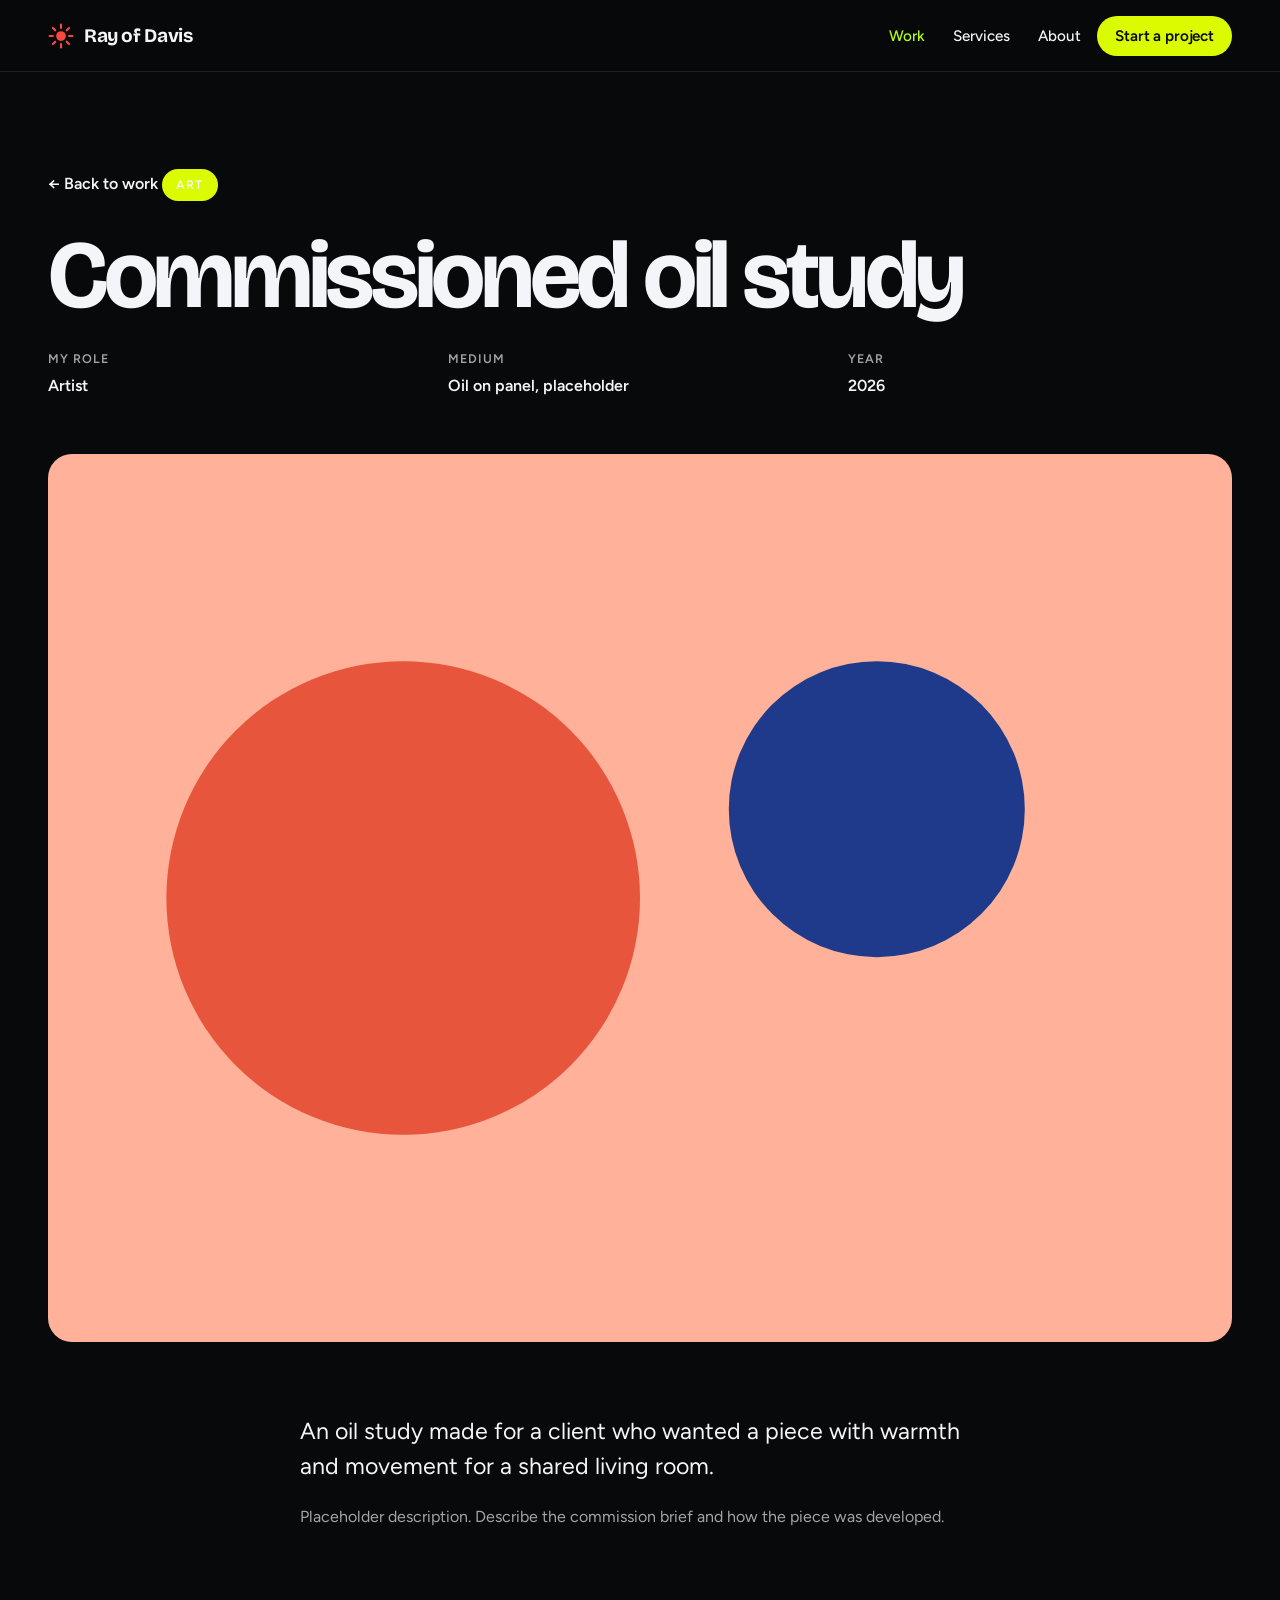
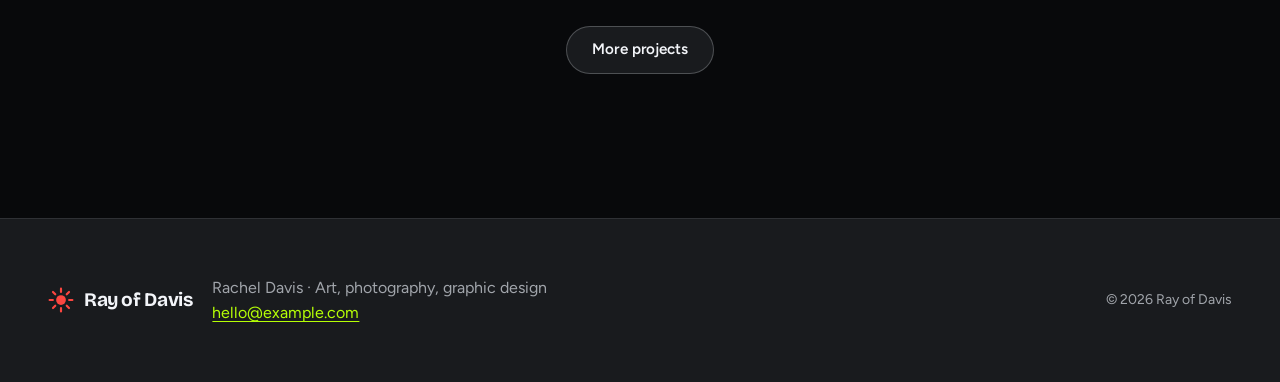
==== project-commission-oil.html @ 6fa848b3 "Update the site from Ploof Studio" ====
<!doctype html>
<html lang="en">
<head>
<meta charset="utf-8">
<meta name="viewport" content="width=device-width, initial-scale=1">
<script>document.documentElement.classList.add("js")</script>
<title>Commissioned oil study · Ray of Davis</title>
<meta name="description" content="A commissioned oil study by Rachel Davis.">
<link rel="icon" href="favicon.svg" type="image/svg+xml">
<link rel="preconnect" href="https://fonts.googleapis.com">
<link rel="preconnect" href="https://fonts.gstatic.com" crossorigin>
<link href="https://fonts.googleapis.com/css2?family=Bricolage+Grotesque:opsz,wght@12..96,600..800&family=Figtree:wght@400..700&display=swap" rel="stylesheet">
<link rel="stylesheet" href="styles.css">
<script src="script.js" defer></script>
</head>
<body>
<a class="skip-link" href="#main">Skip to content</a>

<header class="site-header" data-header>
  <div class="container header-row">
    <a class="brand" href="index.html" aria-label="Ray of Davis home">
      <svg class="brand-ray" viewBox="0 0 24 24" aria-hidden="true" focusable="false"><circle cx="12" cy="12" r="4.5" fill="currentColor"/><path d="M12 1.5v3M12 19.5v3M1.5 12h3M19.5 12h3M4.6 4.6l2.1 2.1M17.3 17.3l2.1 2.1M4.6 19.4l2.1-2.1M17.3 6.7l2.1-2.1" stroke="currentColor" stroke-width="2" stroke-linecap="round"/></svg>
      <span>Ray of Davis</span>
    </a>
    <nav class="site-nav" id="site-nav" aria-label="Main">
      <ul>
        <li><a href="work.html" aria-current="page">Work</a></li>
        <li><a href="index.html#services">Services</a></li>
        <li><a href="index.html#about">About</a></li>
      </ul>
    </nav>
    <a class="button button-primary header-cta" href="index.html#contact">Start a project</a>
    <button class="menu-toggle" type="button" aria-expanded="false" aria-controls="site-nav" aria-label="Open menu">
      <svg class="icon-open" viewBox="0 0 24 24" aria-hidden="true" focusable="false" fill="none" stroke="currentColor" stroke-width="2" stroke-linecap="round"><path d="M4 7h16M4 12h16M4 17h16"/></svg>
      <svg class="icon-close" viewBox="0 0 24 24" aria-hidden="true" focusable="false" fill="none" stroke="currentColor" stroke-width="2" stroke-linecap="round"><path d="M6 6l12 12M18 6L6 18"/></svg>
    </button>
  </div>
</header>

<main id="main">
  <article class="project">
    <div class="container project-head">
      <a class="back-link" href="work.html">← Back to work</a>
      <p class="eyebrow">Art</p>
      <h1 class="page-title">Commissioned oil study</h1>
      <dl class="project-facts">
        <div><dt>My role</dt><dd>Artist</dd></div>
        <div><dt>Medium</dt><dd>Oil on panel, placeholder</dd></div>
        <div><dt>Year</dt><dd>2026</dd></div>
      </dl>
    </div>
    <div class="container">
      <figure class="project-lead frame" style="--ratio: 4 / 3">
        <svg class="art" viewBox="0 0 400 300" preserveAspectRatio="xMidYMid slice" aria-hidden="true" focusable="false"><rect width="400" height="300" fill="#ffb199"/><circle cx="120" cy="150" r="80" fill="#e8553d"/><circle cx="280" cy="120" r="50" fill="#1f3a8a"/></svg>
      </figure>
    </div>
    <div class="container narrow">
      <p class="lead-copy">An oil study made for a client who wanted a piece with warmth and movement for a shared living room.</p>
      <p>Placeholder description. Describe the commission brief and how the piece was developed.</p>
    </div>
    <div class="container project-next"><a class="button button-secondary" href="work.html">More projects</a></div>
  </article>
</main>

<footer class="site-footer">
  <div class="container footer-row">
    <a class="brand" href="index.html">
      <svg class="brand-ray" viewBox="0 0 24 24" aria-hidden="true" focusable="false"><circle cx="12" cy="12" r="4.5" fill="currentColor"/><path d="M12 1.5v3M12 19.5v3M1.5 12h3M19.5 12h3M4.6 4.6l2.1 2.1M17.3 17.3l2.1 2.1M4.6 19.4l2.1-2.1M17.3 6.7l2.1-2.1" stroke="currentColor" stroke-width="2" stroke-linecap="round"/></svg>
      <span>Ray of Davis</span>
    </a>
    <p>Rachel Davis · Art, photography, graphic design<br><a href="mailto:hello@example.com">hello@example.com</a></p>
    <p class="small">© 2026 Ray of Davis</p>
  </div>
</footer>
</body>
</html>
---- styles.css ----
/* Direction: modern athletic studio. Type: Bricolage Grotesque display, Figtree text. Palette: crisp white, graphite ink, electric lime accent. Signature: soft rounded frames, a single lime rule under headings, and a ray mark beside the wordmark. Motion: gentle rises on scroll and a quiet hover lift. */

:root {
  --color-bg: oklch(0.14 0.005 260);
  --color-bg-sunken: oklch(0.19 0.006 260);
  --color-bg-surface: oklch(0.22 0.007 260);
  --color-text-primary: oklch(0.97 0.005 260);
  --color-text-secondary: oklch(0.72 0.01 260);
  --color-text-on-accent: oklch(0.14 0.005 260);
  --color-border: oklch(0.97 0.005 260 / 0.1);
  --color-border-strong: oklch(0.97 0.005 260 / 0.24);
  --color-accent-solid: oklch(0.93 0.27 118);
  --color-accent-solid-hover: oklch(0.88 0.28 118);
  --color-accent-text: oklch(0.92 0.24 128);
  --color-focus-ring: oklch(0.92 0.24 128);
  --color-hot: oklch(0.66 0.22 27);
  --color-cobalt: oklch(0.55 0.2 262);

  --font-display: "Bricolage Grotesque", system-ui, -apple-system, "Segoe UI", sans-serif;
  --font-text: "Figtree", system-ui, -apple-system, "Segoe UI", sans-serif;

  --radius-md: 24px;
  --radius-button: 999px;
  --gutter: clamp(20px, 5vw, 48px);
  --content-width: 1200px;
  --header-height: 72px;

  --shadow-soft: 0 1px 2px oklch(0 0 0 / 0.3), 0 16px 40px -16px oklch(0 0 0 / 0.6);

  --ease-out: cubic-bezier(0.23, 1, 0.32, 1);
  --ease-drawer: cubic-bezier(0.32, 0.72, 0, 1);

  --space-section: clamp(80px, 12vw, 144px);
  color-scheme: light;
}

*, *::before, *::after { box-sizing: border-box; }
html { -webkit-font-smoothing: antialiased; -moz-osx-font-smoothing: grayscale; scroll-behavior: smooth; }
body {
  margin: 0;
  font-family: var(--font-text);
  font-size: 1rem;
  line-height: 1.6;
  color: var(--color-text-primary);
  background: var(--color-bg);
}
img, svg { display: block; max-width: 100%; }
img { height: auto; outline: 1px solid oklch(0 0 0 / 0.06); outline-offset: -1px; }
h1, h2, h3 { font-family: var(--font-display); margin: 0; font-weight: 700; letter-spacing: -0.03em; text-wrap: balance; }
p { margin: 0; text-wrap: pretty; }
ul { margin: 0; padding: 0; }
a { color: var(--color-accent-text); text-underline-offset: 0.2em; text-decoration-thickness: 1px; text-decoration-skip-ink: auto; }
a:hover { color: var(--color-text-primary); }
:focus-visible { outline: 2px solid var(--color-focus-ring); outline-offset: 3px; border-radius: 6px; }

.container { width: min(100% - 2 * var(--gutter), var(--content-width)); margin-inline: auto; }
.narrow { max-width: 680px; }
.visually-hidden { position: absolute; width: 1px; height: 1px; margin: -1px; overflow: hidden; clip-path: inset(50%); white-space: nowrap; border: 0; padding: 0; }
.skip-link { position: absolute; inset-inline-start: -999px; top: 8px; z-index: 100; padding: 10px 16px; background: var(--color-text-primary); color: var(--color-bg); border-radius: 8px; }
.skip-link:focus { inset-inline-start: 16px; }

.eyebrow {
  display: inline-block;
  font-size: 0.78rem;
  font-weight: 600;
  letter-spacing: 0.1em;
  text-transform: uppercase;
  color: var(--color-text-primary);
  background: var(--color-accent-solid);
  padding: 6px 14px;
  border-radius: 999px;
  margin-block-end: 18px;
}
.lead-copy { font-size: clamp(1.2rem, 1rem + 0.6vw, 1.45rem); line-height: 1.5; margin-block-end: 20px; color: var(--color-text-primary); }
.small { font-size: 0.875rem; color: var(--color-text-secondary); }
.section-lead { color: var(--color-text-secondary); margin-block-start: 12px; }

/* Buttons */
.button {
  display: inline-flex;
  align-items: center;
  justify-content: center;
  gap: 8px;
  min-height: 48px;
  max-width: 100%;
  padding: 12px 26px;
  border: 0;
  border-radius: var(--radius-button);
  font: inherit;
  font-weight: 600;
  font-size: 0.95rem;
  line-height: 1.2;
  text-align: center;
  text-decoration: none;
  letter-spacing: -0.01em;
  cursor: pointer;
  transition: transform 160ms var(--ease-out), background-color 150ms ease, color 150ms ease, box-shadow 200ms var(--ease-out);
}
.button:active { transform: scale(0.97); }
.button-primary { background: var(--color-accent-solid); color: var(--color-text-on-accent); }
.button-primary:hover { background: var(--color-accent-solid-hover); color: var(--color-text-on-accent); box-shadow: 0 0 0 6px oklch(0.92 0.24 128 / 0.2), var(--shadow-soft); }
.button-secondary { background: var(--color-bg-surface); color: var(--color-text-primary); box-shadow: inset 0 0 0 1px var(--color-border-strong); }
.button-secondary:hover { background: var(--color-text-primary); color: var(--color-bg); }
.button[type="submit"] { width: 100%; }
@media (min-width: 40rem) { .button[type="submit"] { width: auto; } }

/* Header */
.site-header { position: sticky; top: 0; z-index: 50; }
.site-header::before {
  content: "";
  position: absolute;
  inset: 0;
  z-index: -1;
  background: color-mix(in oklch, var(--color-bg) 86%, transparent);
  backdrop-filter: blur(20px) saturate(180%);
  border-bottom: 1px solid var(--color-border);
}
@media (prefers-reduced-transparency: reduce) { .site-header::before { background: var(--color-bg); backdrop-filter: none; } }
.header-row { display: flex; align-items: center; gap: 16px; min-height: var(--header-height); }
.brand { display: inline-flex; align-items: center; gap: 10px; margin-inline-end: auto; color: var(--color-text-primary); text-decoration: none; font-family: var(--font-display); font-weight: 700; font-size: 1.2rem; letter-spacing: -0.02em; }
.brand-ray { width: 26px; height: 26px; color: var(--color-hot); flex: none; }
.brand-ray circle { fill: var(--color-hot); }
.brand-ray path { stroke: var(--color-hot); }
.header-cta { display: none; min-height: 40px; padding: 8px 18px; }
.menu-toggle { display: none; min-width: 44px; min-height: 44px; place-items: center; background: none; border: 0; color: var(--color-text-primary); cursor: pointer; padding: 0; grid-template: 1fr / 1fr; }
.menu-toggle svg { grid-area: 1 / 1; width: 24px; height: 24px; transition: opacity 300ms cubic-bezier(0.2, 0, 0, 1), transform 300ms cubic-bezier(0.2, 0, 0, 1), filter 300ms cubic-bezier(0.2, 0, 0, 1); }
.menu-toggle .icon-close, .menu-toggle[aria-expanded="true"] .icon-open { opacity: 0; transform: scale(0.25); filter: blur(4px); }
.menu-toggle[aria-expanded="true"] .icon-close { opacity: 1; transform: none; filter: none; }
.site-nav ul { list-style: none; display: flex; gap: 28px; }
.site-nav a { color: var(--color-text-primary); text-decoration: none; font-weight: 500; display: inline-flex; align-items: center; min-height: 44px; }
.site-nav a[aria-current="page"] { color: var(--color-accent-text); font-weight: 600; }

html.js .menu-toggle { display: inline-grid; }
html.js .site-nav { display: none; position: fixed; inset: var(--header-height) 0 0; z-index: 49; padding: 24px var(--gutter); background: var(--color-bg); overflow-y: auto; }
html.js .site-nav[data-open="true"] { display: block; opacity: 1; translate: 0 0; transition: opacity 300ms var(--ease-drawer), translate 300ms var(--ease-drawer), display 300ms allow-discrete; }
@starting-style { html.js .site-nav[data-open="true"] { opacity: 0; translate: 0 -8px; } }
html.js .site-nav ul { flex-direction: column; }
html.js .site-nav a { min-height: 56px; font-size: 1.5rem; font-family: var(--font-display); font-weight: 600; }
body:has(.site-nav[data-open="true"]) { overflow: hidden; }
@media (min-width: 52rem) {
  .header-cta { display: inline-flex; }
  html.js .menu-toggle { display: none; }
  html.js .site-nav { display: block; position: static; padding: 0; background: none; overflow: visible; }
  html.js .site-nav ul { flex-direction: row; gap: 28px; }
  html.js .site-nav a { min-height: 44px; font-size: 0.95rem; font-family: var(--font-text); font-weight: 500; }
}


/* Sections */
.section { padding-block: var(--space-section); }
.section-tight { padding-block-start: 0; }
.section-tint { background: var(--color-bg-sunken); }
.section-head { text-align: center; max-width: 640px; margin: 0 auto clamp(40px, 6vw, 64px); }
.section-head h2 { font-size: clamp(2.2rem, 1.4rem + 3.6vw, 4.25rem); line-height: 0.98; letter-spacing: -0.04em; text-transform: uppercase; font-weight: 800; }
.section-head h2::after {
  content: "";
  display: block;
  width: 56px;
  height: 6px;
  margin: 18px auto 0;
  background: var(--color-accent-solid);
  border-radius: 999px;
}
.center-cta { text-align: center; margin-block-start: 48px; }

/* Hero */
.hero { padding-block: clamp(64px, 10vw, 120px) 0; }
.hero-full { position: relative; min-height: min(88svh, 860px); display: grid; align-items: end; padding-block: clamp(120px, 18vw, 200px) clamp(64px, 9vw, 110px); overflow: clip; isolation: isolate; }
.hero-bg { position: absolute; inset: 0; width: 100%; height: 100%; object-fit: cover; object-position: 50% 30%; z-index: -2; }
.hero-scrim { position: absolute; inset: 0; z-index: -1; background: linear-gradient(to top, var(--color-bg) 8%, oklch(0.14 0.005 260 / 0.55) 55%, oklch(0.14 0.005 260 / 0.25)); }
.hero-full .hero-stack { justify-items: center; }
.hero-full .hero-title { text-shadow: 0 2px 24px oklch(0 0 0 / 0.35); }
.hero-stack { display: grid; justify-items: center; text-align: center; gap: 0; }
.hero-title {
  font-size: clamp(3rem, 0.8rem + 9vw, 9rem);
  line-height: 0.9;
  letter-spacing: -0.05em;
  max-width: 12ch;
  margin-block-end: 28px;
  font-weight: 800;
  text-transform: uppercase;
}
.hero-hot { color: var(--color-hot); }
.hero-lead { max-width: 52ch; font-size: clamp(1.05rem, 1rem + 0.3vw, 1.2rem); color: var(--color-text-secondary); margin-block-end: 36px; }
.hero-actions { display: flex; flex-wrap: wrap; justify-content: center; gap: 12px; }
.hero-media {
  margin-block: clamp(56px, 7vw, 96px) 0;
  position: relative;
  z-index: 1;
  border-radius: var(--radius-md);
  box-shadow: var(--shadow-soft);
}

/* Frames and art */
.frame { position: relative; display: block; aspect-ratio: var(--ratio, 4 / 3); overflow: clip; border-radius: var(--radius-md); background: var(--color-bg-sunken); margin: 0; }
.frame img, .frame .art { position: absolute; inset: 0; width: 100%; height: 100%; object-fit: cover; }
.art { width: 100%; height: 100%; }
.frame-note {
  position: absolute;
  inset-inline-start: 12px;
  inset-block-end: 12px;
  padding: 6px 12px;
  background: oklch(1 0 0 / 0.92);
  color: var(--color-text-primary);
  border-radius: 999px;
  font-size: 0.78rem;
  font-weight: 600;
}

/* Project grid */
.project-grid { list-style: none; display: grid; gap: clamp(32px, 4vw, 48px); grid-template-columns: repeat(auto-fit, minmax(min(100%, 340px), 1fr)); }
.project-grid .frame { aspect-ratio: 3 / 4; }
.project-card { display: block; text-decoration: none; color: inherit; }
.project-card .frame { transition: transform 400ms var(--ease-out), box-shadow 400ms var(--ease-out); }
.project-card .frame img, .project-card .frame .art { transition: scale 600ms var(--ease-out); }
@media (hover: hover) and (pointer: fine) {
  .project-card:hover .frame { transform: translateY(-4px); box-shadow: var(--shadow-soft); }
  .project-card:hover .frame img, .project-card:hover .frame .art { scale: 1.04; }
  .project-card:hover .project-title { color: var(--color-accent-text); }
}
.project-meta { display: grid; gap: 8px; margin-block-start: 18px; }
.project-title { font-family: var(--font-display); font-size: 1.35rem; font-weight: 600; line-height: 1.15; letter-spacing: -0.02em; }
.tag {
  justify-self: start;
  display: inline-flex;
  align-items: center;
  min-height: 26px;
  padding: 3px 11px;
  background: var(--color-bg-sunken);
  color: var(--color-text-secondary);
  border-radius: 999px;
  font-size: 0.75rem;
  font-weight: 600;
  white-space: nowrap;
}

/* Services */
.service-grid { list-style: none; display: grid; gap: 20px; grid-template-columns: repeat(auto-fit, minmax(min(100%, 280px), 1fr)); }
.service { background: var(--color-bg-surface); border-radius: var(--radius-md); padding: clamp(28px, 3vw, 40px); box-shadow: var(--shadow-soft); }
.service h3 { font-size: 1.4rem; line-height: 1.15; margin-block-end: 12px; font-weight: 600; letter-spacing: -0.02em; }
.service p { color: var(--color-text-secondary); }

/* About */
.about-grid { display: grid; gap: 48px; align-items: center; }
.about-text h2 { font-size: clamp(2rem, 1.4rem + 2.4vw, 3.1rem); line-height: 1.08; letter-spacing: -0.03em; margin-block-end: 24px; }
.about-text p { color: var(--color-text-secondary); margin-block-end: 16px; }
.about-text .button { margin-block-start: 12px; }
@media (min-width: 52rem) { .about-grid { grid-template-columns: minmax(0, 1fr) minmax(0, 1fr); gap: 72px; } }

/* Headshot in About, portrait crop kept centred on the face */
.about-media img { object-position: 50% 30%; }

/* Contact form */
.contact-wrap { max-width: 720px; }
.form { display: grid; gap: 22px; background: var(--color-bg-surface); padding: clamp(24px, 4vw, 44px); border-radius: var(--radius-md); box-shadow: var(--shadow-soft); }
.field { display: grid; gap: 8px; }
.field-row { display: grid; gap: 22px; }
@media (min-width: 40rem) { .field-row { grid-template-columns: 1fr 1fr; } }
label { font-weight: 600; font-size: 0.95rem; }
.optional { font-weight: 400; color: var(--color-text-secondary); }
input, select, textarea {
  width: 100%;
  min-height: 48px;
  padding: 12px 16px;
  font: inherit;
  font-size: 1rem;
  color: var(--color-text-primary);
  background: var(--color-bg);
  border: 1px solid var(--color-border-strong);
  border-radius: 14px;
  transition: border-color 150ms ease, box-shadow 150ms ease;
}
input:focus, select:focus, textarea:focus { border-color: var(--color-accent-text); box-shadow: 0 0 0 4px oklch(0.9 0.24 128 / 0.35); outline: none; }
textarea { resize: vertical; min-height: 130px; }
input[aria-invalid="true"], select[aria-invalid="true"], textarea[aria-invalid="true"] { border-color: oklch(0.55 0.2 25); }
.field-error { color: oklch(0.5 0.2 25); font-size: 0.875rem; }
.form-status { color: var(--color-accent-text); font-weight: 600; min-height: 1.5em; }

/* Mobile sticky action bar */
.mobile-cta { display: none; }
@media (max-width: 51.99rem) {
  .mobile-cta {
    position: fixed;
    inset-inline: 0;
    inset-block-end: 0;
    z-index: 40;
    display: grid;
    grid-template-columns: 1fr 1fr;
    gap: 8px;
    padding: 10px var(--gutter) calc(10px + env(safe-area-inset-bottom));
    background: color-mix(in oklch, var(--color-bg) 90%, transparent);
    backdrop-filter: blur(16px) saturate(170%);
    border-top: 1px solid var(--color-border);
  }
  .mobile-cta .button { min-height: 50px; padding-inline: 12px; font-size: 0.875rem; }
  body { padding-block-end: 84px; }
  .hero-title { font-size: clamp(2.5rem, 1rem + 10vw, 4rem); }
  .project-grid { gap: 28px; }
}
@media (prefers-reduced-transparency: reduce) { .mobile-cta { background: var(--color-bg); backdrop-filter: none; } }
@media (min-width: 52rem) { .mobile-cta { display: none; } }

/* Footer */
.site-footer { background: var(--color-bg-surface); color: var(--color-text-primary); padding-block: 56px; border-top: 1px solid var(--color-border); }
.site-footer a { color: var(--color-accent-text); }
.site-footer .brand { color: var(--color-text-primary); }
.site-footer .small, .site-footer p { color: var(--color-text-secondary); }
.footer-row { display: grid; gap: 20px; align-items: center; justify-items: start; }
@media (min-width: 52rem) { .footer-row { grid-template-columns: auto 1fr auto; } }

/* Project pages and work filters */
.page-intro { padding-block: clamp(56px, 8vw, 96px) 32px; }
.page-title { font-size: clamp(2.8rem, 1.4rem + 6vw, 6rem); line-height: 0.95; letter-spacing: -0.045em; margin-block-end: 28px; font-weight: 700; }
.filters { display: flex; flex-wrap: wrap; gap: 10px; }
.filter {
  min-height: 44px;
  padding: 8px 18px;
  border: 0;
  border-radius: 999px;
  background: var(--color-bg-surface);
  color: var(--color-text-primary);
  box-shadow: inset 0 0 0 1px var(--color-border-strong);
  font: inherit;
  font-weight: 600;
  cursor: pointer;
  transition: background-color 150ms ease, color 150ms ease;
}
.filter[aria-pressed="true"] { background: var(--color-text-primary); color: var(--color-bg); box-shadow: none; }
.empty-state { text-align: center; color: var(--color-text-secondary); padding-block: 48px; }
.back-link { display: inline-flex; min-height: 44px; align-items: center; color: var(--color-text-primary); font-weight: 600; text-decoration: none; margin-block-end: 24px; }
.project { padding-block: clamp(48px, 7vw, 96px) var(--space-section); }
.project-head { margin-block-end: clamp(32px, 5vw, 56px); }
.project-facts { display: grid; gap: 16px; margin-block-start: 28px; grid-template-columns: repeat(auto-fit, minmax(min(100%, 180px), 1fr)); }
.project-facts dt { font-size: 0.78rem; font-weight: 600; letter-spacing: 0.08em; text-transform: uppercase; color: var(--color-text-secondary); }
.project-facts dd { margin: 4px 0 0; font-weight: 600; }
.project-lead { margin-block-end: clamp(40px, 6vw, 72px); }
.project .narrow { margin-block-end: clamp(48px, 7vw, 80px); }
.project .narrow p:not(.lead-copy) { color: var(--color-text-secondary); }
.gallery { list-style: none; display: grid; gap: 12px; grid-template-columns: repeat(2, minmax(0, 1fr)); }
.gallery li:first-child { grid-column: 1 / -1; }
@media (min-width: 52rem) { .gallery { gap: 24px; } }
.project-next { margin-block-start: clamp(56px, 8vw, 96px); text-align: center; }

/* Reveal on scroll */
html.js [data-reveal] { opacity: 0; translate: 0 24px; transition: opacity 700ms var(--ease-out), translate 700ms var(--ease-out); transition-delay: calc(min(var(--i, 0), 8) * 80ms); }
html.js [data-reveal].is-visible { opacity: 1; translate: 0 0; }

/* Hero entrance */
@media (prefers-reduced-motion: no-preference) {
  .hero-title { animation: line-rise 900ms var(--ease-out) both; }
}
@keyframes line-rise { from { opacity: 0; translate: 0 18px; } to { opacity: 1; translate: 0 0; } }

@media (prefers-reduced-motion: reduce) {
  html { scroll-behavior: auto; }
  html.js [data-reveal] { transition: opacity 200ms ease; translate: none; }
  .button, .project-card .frame, .project-card .frame img, .project-card .frame .art { transition: none; }
  .hero-title { animation: none; }
}
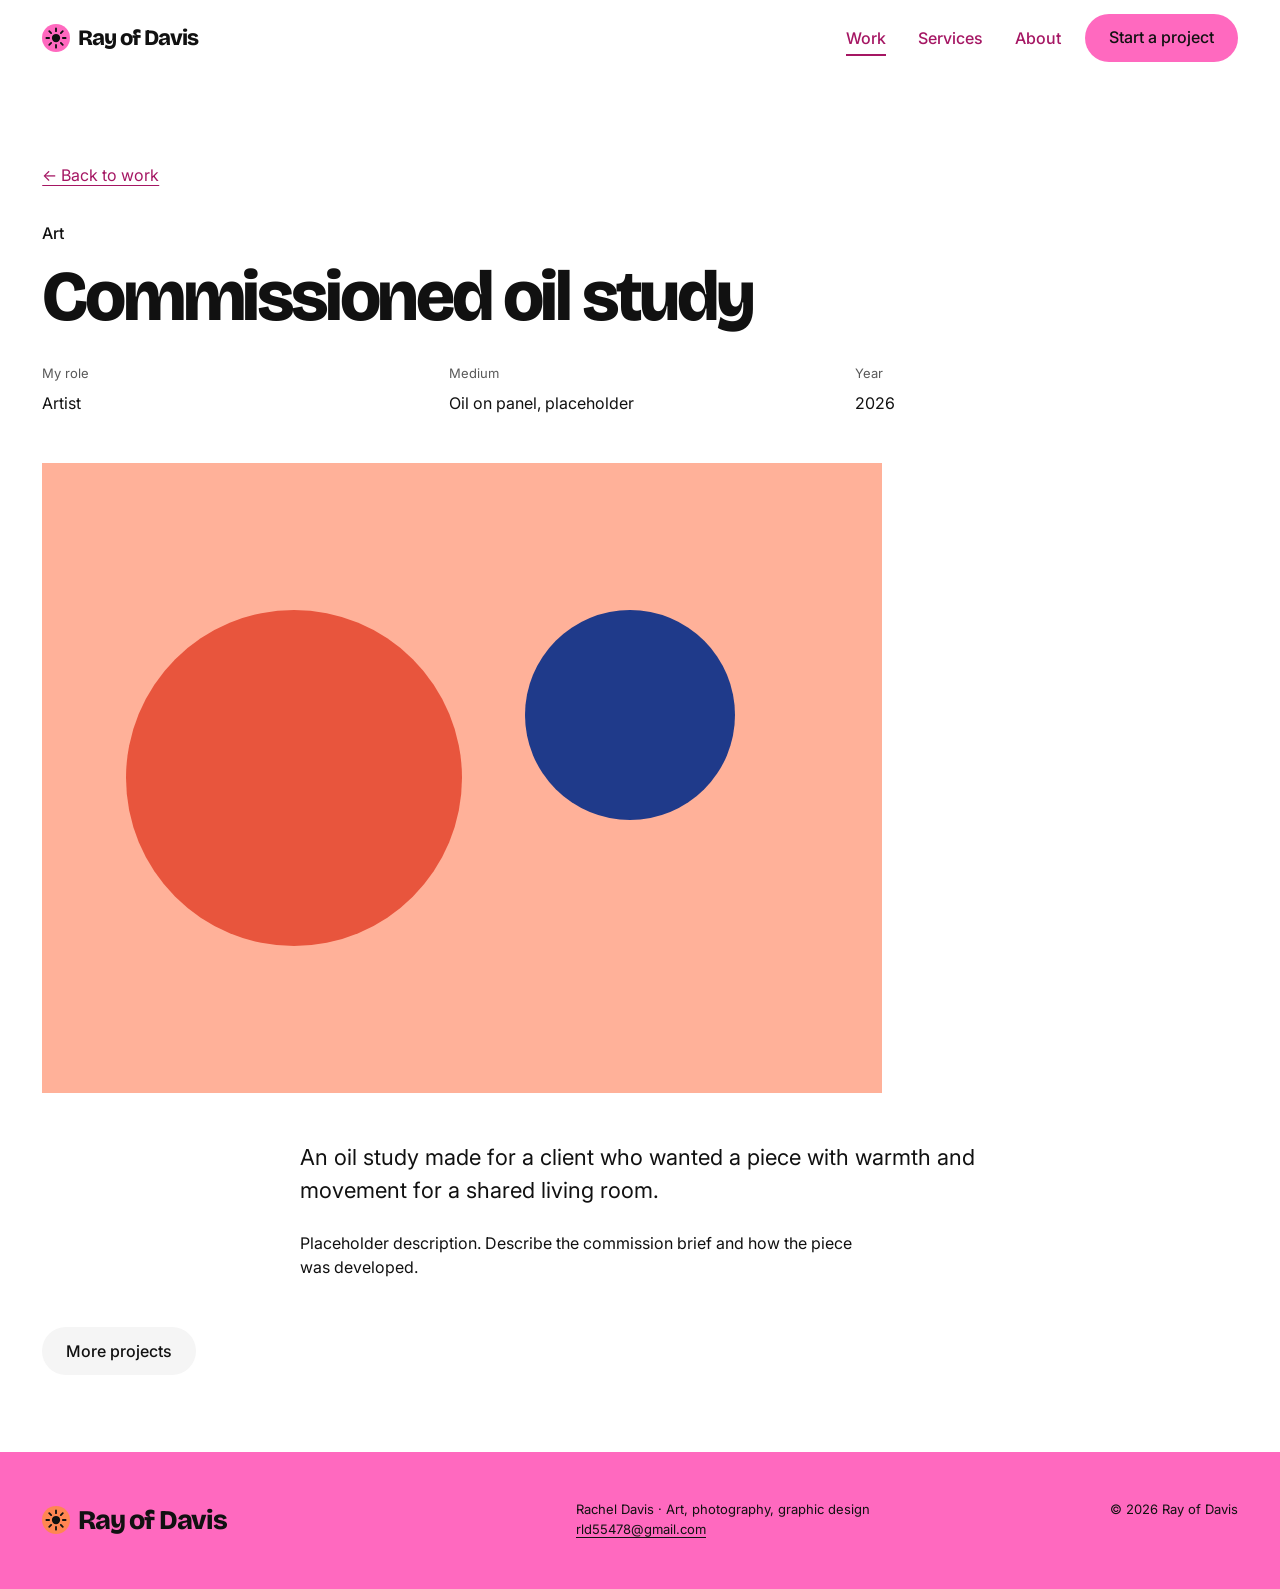
==== commit 5470f73c: "Update the site from Ploof Studio" ====
--- a/project-commission-oil.html
+++ b/project-commission-oil.html
@@ -9,7 +9,7 @@
 <link rel="icon" href="favicon.svg" type="image/svg+xml">
 <link rel="preconnect" href="https://fonts.googleapis.com">
 <link rel="preconnect" href="https://fonts.gstatic.com" crossorigin>
-<link href="https://fonts.googleapis.com/css2?family=Bricolage+Grotesque:opsz,wght@12..96,600..800&family=Figtree:wght@400..700&display=swap" rel="stylesheet">
+<link href="https://fonts.googleapis.com/css2?family=Bricolage+Grotesque:wght@500..800&family=Inter:wght@400;500;600;700&display=swap" rel="stylesheet">
 <link rel="stylesheet" href="styles.css">
 <script src="script.js" defer></script>
 </head>
@@ -68,7 +68,7 @@
       <svg class="brand-ray" viewBox="0 0 24 24" aria-hidden="true" focusable="false"><circle cx="12" cy="12" r="4.5" fill="currentColor"/><path d="M12 1.5v3M12 19.5v3M1.5 12h3M19.5 12h3M4.6 4.6l2.1 2.1M17.3 17.3l2.1 2.1M4.6 19.4l2.1-2.1M17.3 6.7l2.1-2.1" stroke="currentColor" stroke-width="2" stroke-linecap="round"/></svg>
       <span>Ray of Davis</span>
     </a>
-    <p>Rachel Davis · Art, photography, graphic design<br><a href="mailto:hello@example.com">hello@example.com</a></p>
+    <p>Rachel Davis · Art, photography, graphic design<br><a href="mailto:rld55478@gmail.com">rld55478@gmail.com</a></p>
     <p class="small">© 2026 Ray of Davis</p>
   </div>
 </footer>
--- a/styles.css
+++ b/styles.css
@@ -1,359 +1,371 @@
-/* Direction: modern athletic studio. Type: Bricolage Grotesque display, Figtree text. Palette: crisp white, graphite ink, electric lime accent. Signature: soft rounded frames, a single lime rule under headings, and a ray mark beside the wordmark. Motion: gentle rises on scroll and a quiet hover lift. */
+/* Direction: playful independent creative studio, with an image-led cover.
+   Type: chunky Bricolage Grotesque display paired with clear Inter body text.
+   Palette: crisp white, ink, candy pink and tangerine; photographs stay untouched.
+   Signature: pink hero name, rounded display lettering and a giant closing wordmark.
+   Motion: bold photographic wipes, kinetic typography and sweeping service highlights. */
 
 :root {
-  --color-bg: oklch(0.14 0.005 260);
-  --color-bg-sunken: oklch(0.19 0.006 260);
-  --color-bg-surface: oklch(0.22 0.007 260);
-  --color-text-primary: oklch(0.97 0.005 260);
-  --color-text-secondary: oklch(0.72 0.01 260);
-  --color-text-on-accent: oklch(0.14 0.005 260);
-  --color-border: oklch(0.97 0.005 260 / 0.1);
-  --color-border-strong: oklch(0.97 0.005 260 / 0.24);
-  --color-accent-solid: oklch(0.93 0.27 118);
-  --color-accent-solid-hover: oklch(0.88 0.28 118);
-  --color-accent-text: oklch(0.92 0.24 128);
-  --color-focus-ring: oklch(0.92 0.24 128);
-  --color-hot: oklch(0.66 0.22 27);
-  --color-cobalt: oklch(0.55 0.2 262);
-
-  --font-display: "Bricolage Grotesque", system-ui, -apple-system, "Segoe UI", sans-serif;
-  --font-text: "Figtree", system-ui, -apple-system, "Segoe UI", sans-serif;
-
-  --radius-md: 24px;
-  --radius-button: 999px;
-  --gutter: clamp(20px, 5vw, 48px);
-  --content-width: 1200px;
-  --header-height: 72px;
-
-  --shadow-soft: 0 1px 2px oklch(0 0 0 / 0.3), 0 16px 40px -16px oklch(0 0 0 / 0.6);
-
-  --ease-out: cubic-bezier(0.23, 1, 0.32, 1);
-  --ease-drawer: cubic-bezier(0.32, 0.72, 0, 1);
-
-  --space-section: clamp(80px, 12vw, 144px);
+  --color-bg: #ffffff;
+  --color-bg-surface: #ffffff;
+  --color-bg-sunken: #f5f5f5;
+  --color-text-primary: #111111;
+  --color-text-secondary: #595959;
+  --color-text-on-accent: #111111;
+  --color-border: #dedede;
+  --color-border-strong: #777777;
+  --color-accent-solid: #ff69bf;
+  --color-accent-solid-hover: #f54fad;
+  --color-accent-text: #a51663;
+  --color-bg-warm: #ffe1f1;
+  --color-bg-playful: #fff5fa;
+  --color-bg-footer: #ff69bf;
+  --color-decoration-solid: #ff8652;
+  --color-text-emphasis: #a51663;
+  --color-focus-ring: #a51663;
+  --color-text-inverse: #ffffff;
+  --color-scrim: rgb(17 17 17 / 92%);
+  --color-scrim-mid: rgb(17 17 17 / 78%);
+  --color-scrim-clear: rgb(17 17 17 / 0%);
+  --color-scrim-edge: rgb(17 17 17 / 34%);
+  --color-error: #a32323;
+  --font-display: "Bricolage Grotesque", "Helvetica Neue", Arial, sans-serif;
+  --font-text: "Inter", "Helvetica Neue", Arial, sans-serif;
+  --font-accent: "Bricolage Grotesque", "Helvetica Neue", Arial, sans-serif;
+  --type-display: clamp(2.25rem, 1.4rem + 3.8vw, 4.5rem);
+  --type-hero: clamp(2.25rem, .55rem + 6.1vw, 6.5rem);
+  --type-opening: clamp(1.125rem, .9rem + 1vw, 1.75rem);
+  --type-h2: clamp(2rem, 1.15rem + 2.8vw, 3.75rem);
+  --type-signature: clamp(2.25rem, .3rem + 12vw, 12rem);
+  --type-h3: 1.375rem;
+  --type-section: 1.6875rem;
+  --type-body: 1rem;
+  --type-small: .8125rem;
+  --radius-md: 12px;
+  --radius-button: 30px;
+  --radius-disc: 50%;
+  --gutter: clamp(20px, 3.3vw, 48px);
+  --content-width: 1440px;
+  --header-height: 76px;
+  --space-section: clamp(56px, 6vw, 88px);
+  --space-1: 8px;
+  --space-2: 12px;
+  --space-3: 16px;
+  --space-4: 24px;
+  --space-5: 32px;
+  --space-6: 48px;
+  --ease-out: cubic-bezier(.23, 1, .32, 1);
+  --ease-drawer: cubic-bezier(.32, .72, 0, 1);
   color-scheme: light;
 }
-
 *, *::before, *::after { box-sizing: border-box; }
-html { -webkit-font-smoothing: antialiased; -moz-osx-font-smoothing: grayscale; scroll-behavior: smooth; }
-body {
-  margin: 0;
-  font-family: var(--font-text);
-  font-size: 1rem;
-  line-height: 1.6;
-  color: var(--color-text-primary);
-  background: var(--color-bg);
-}
+html { scroll-behavior: smooth; -webkit-font-smoothing: antialiased; -moz-osx-font-smoothing: grayscale; }
+body { margin: 0; color: var(--color-text-primary); background: var(--color-bg); font: 400 var(--type-body)/1.5 var(--font-text); }
 img, svg { display: block; max-width: 100%; }
-img { height: auto; outline: 1px solid oklch(0 0 0 / 0.06); outline-offset: -1px; }
-h1, h2, h3 { font-family: var(--font-display); margin: 0; font-weight: 700; letter-spacing: -0.03em; text-wrap: balance; }
-p { margin: 0; text-wrap: pretty; }
+img { height: auto; outline: 1px solid var(--color-border); outline-offset: -1px; }
+h1, h2, h3 { margin: 0; font-family: var(--font-display); font-weight: 500; line-height: 1.05; letter-spacing: -.045em; text-wrap: balance; }
+h1, h2 { text-transform: none; font-weight: 800; }
+h3 { font-size: var(--type-h3); line-height: 1.2; letter-spacing: -.025em; font-weight: 700; }
+h1 em, h2 em { font-family: var(--font-accent); font-weight: 800; font-style: normal; letter-spacing: -.045em; }
+h2 em { color: var(--color-text-emphasis); }
+p { margin: 0; max-width: 65ch; text-wrap: pretty; }
 ul { margin: 0; padding: 0; }
-a { color: var(--color-accent-text); text-underline-offset: 0.2em; text-decoration-thickness: 1px; text-decoration-skip-ink: auto; }
-a:hover { color: var(--color-text-primary); }
-:focus-visible { outline: 2px solid var(--color-focus-ring); outline-offset: 3px; border-radius: 6px; }
-
+:where(a) { color: var(--color-accent-text); text-underline-offset: .25em; }
+:where(a):hover { color: var(--color-text-secondary); }
+:where(a, button, input, select, textarea, summary):focus-visible { outline: 2px solid var(--color-focus-ring); outline-offset: 4px; }
+:where(p, h1, h2, h3, a) { overflow-wrap: break-word; }
+:where(section[id]) { scroll-margin-top: calc(var(--header-height) + 16px); }
+[hidden] { display: none !important; }
 .container { width: min(100% - 2 * var(--gutter), var(--content-width)); margin-inline: auto; }
 .narrow { max-width: 680px; }
-.visually-hidden { position: absolute; width: 1px; height: 1px; margin: -1px; overflow: hidden; clip-path: inset(50%); white-space: nowrap; border: 0; padding: 0; }
-.skip-link { position: absolute; inset-inline-start: -999px; top: 8px; z-index: 100; padding: 10px 16px; background: var(--color-text-primary); color: var(--color-bg); border-radius: 8px; }
+.skip-link { position: absolute; inset-inline-start: -999px; top: 8px; z-index: 100; padding: 12px 24px; color: var(--color-text-on-accent); background: var(--color-accent-solid); }
 .skip-link:focus { inset-inline-start: 16px; }
-
-.eyebrow {
-  display: inline-block;
-  font-size: 0.78rem;
-  font-weight: 600;
-  letter-spacing: 0.1em;
-  text-transform: uppercase;
-  color: var(--color-text-primary);
-  background: var(--color-accent-solid);
-  padding: 6px 14px;
-  border-radius: 999px;
-  margin-block-end: 18px;
-}
-.lead-copy { font-size: clamp(1.2rem, 1rem + 0.6vw, 1.45rem); line-height: 1.5; margin-block-end: 20px; color: var(--color-text-primary); }
-.small { font-size: 0.875rem; color: var(--color-text-secondary); }
-.section-lead { color: var(--color-text-secondary); margin-block-start: 12px; }
-
-/* Buttons */
-.button {
-  display: inline-flex;
-  align-items: center;
-  justify-content: center;
-  gap: 8px;
-  min-height: 48px;
-  max-width: 100%;
-  padding: 12px 26px;
-  border: 0;
-  border-radius: var(--radius-button);
-  font: inherit;
-  font-weight: 600;
-  font-size: 0.95rem;
-  line-height: 1.2;
-  text-align: center;
-  text-decoration: none;
-  letter-spacing: -0.01em;
-  cursor: pointer;
-  transition: transform 160ms var(--ease-out), background-color 150ms ease, color 150ms ease, box-shadow 200ms var(--ease-out);
-}
-.button:active { transform: scale(0.97); }
+.visually-hidden { position: absolute; width: 1px; height: 1px; margin: -1px; padding: 0; overflow: hidden; clip-path: inset(50%); white-space: nowrap; border: 0; }
+.small, .tag, .collection-note { font-size: var(--type-small); color: var(--color-text-secondary); }
+.eyebrow { font-size: var(--type-body); font-weight: 500; margin-block-end: var(--space-3); }
+.section-lead { margin-block-start: var(--space-4); }
+.button { display: inline-flex; align-items: center; justify-content: center; gap: 8px; min-height: 48px; padding: 12px 24px; max-width: 100%; border: 0; border-radius: var(--radius-button); font: 500 var(--type-body)/1.2 var(--font-text); text-decoration: none; text-align: center; cursor: pointer; transition: transform 160ms var(--ease-out), background-color 150ms ease, color 150ms ease; }
+.button:active, .icon-button:active, .filter:active { transform: scale(.97); }
 .button-primary { background: var(--color-accent-solid); color: var(--color-text-on-accent); }
-.button-primary:hover { background: var(--color-accent-solid-hover); color: var(--color-text-on-accent); box-shadow: 0 0 0 6px oklch(0.92 0.24 128 / 0.2), var(--shadow-soft); }
-.button-secondary { background: var(--color-bg-surface); color: var(--color-text-primary); box-shadow: inset 0 0 0 1px var(--color-border-strong); }
-.button-secondary:hover { background: var(--color-text-primary); color: var(--color-bg); }
-.button[type="submit"] { width: 100%; }
-@media (min-width: 40rem) { .button[type="submit"] { width: auto; } }
-
-/* Header */
-.site-header { position: sticky; top: 0; z-index: 50; }
-.site-header::before {
-  content: "";
-  position: absolute;
-  inset: 0;
-  z-index: -1;
-  background: color-mix(in oklch, var(--color-bg) 86%, transparent);
-  backdrop-filter: blur(20px) saturate(180%);
-  border-bottom: 1px solid var(--color-border);
-}
-@media (prefers-reduced-transparency: reduce) { .site-header::before { background: var(--color-bg); backdrop-filter: none; } }
-.header-row { display: flex; align-items: center; gap: 16px; min-height: var(--header-height); }
-.brand { display: inline-flex; align-items: center; gap: 10px; margin-inline-end: auto; color: var(--color-text-primary); text-decoration: none; font-family: var(--font-display); font-weight: 700; font-size: 1.2rem; letter-spacing: -0.02em; }
-.brand-ray { width: 26px; height: 26px; color: var(--color-hot); flex: none; }
-.brand-ray circle { fill: var(--color-hot); }
-.brand-ray path { stroke: var(--color-hot); }
-.header-cta { display: none; min-height: 40px; padding: 8px 18px; }
-.menu-toggle { display: none; min-width: 44px; min-height: 44px; place-items: center; background: none; border: 0; color: var(--color-text-primary); cursor: pointer; padding: 0; grid-template: 1fr / 1fr; }
-.menu-toggle svg { grid-area: 1 / 1; width: 24px; height: 24px; transition: opacity 300ms cubic-bezier(0.2, 0, 0, 1), transform 300ms cubic-bezier(0.2, 0, 0, 1), filter 300ms cubic-bezier(0.2, 0, 0, 1); }
-.menu-toggle .icon-close, .menu-toggle[aria-expanded="true"] .icon-open { opacity: 0; transform: scale(0.25); filter: blur(4px); }
-.menu-toggle[aria-expanded="true"] .icon-close { opacity: 1; transform: none; filter: none; }
-.site-nav ul { list-style: none; display: flex; gap: 28px; }
-.site-nav a { color: var(--color-text-primary); text-decoration: none; font-weight: 500; display: inline-flex; align-items: center; min-height: 44px; }
-.site-nav a[aria-current="page"] { color: var(--color-accent-text); font-weight: 600; }
-
+.button-primary:hover { background: var(--color-accent-solid-hover); color: var(--color-text-on-accent); }
+.button-secondary { background: var(--color-bg-sunken); color: var(--color-text-primary); }
+.button-secondary:hover { background: var(--color-border); color: var(--color-text-primary); }
+.icon-button { display: inline-grid; place-items: center; flex: none; width: 48px; height: 48px; padding: 12px; border: 0; border-radius: var(--radius-disc); color: var(--color-text-primary); background: var(--color-bg-sunken); cursor: pointer; transition: background-color 150ms ease, transform 160ms var(--ease-out); }
+.icon-button svg { width: 24px; height: 24px; }
+.icon-button:hover { background: var(--color-border); }
+.icon-button:disabled { opacity: .35; cursor: default; }
+.site-header { position: sticky; top: 0; z-index: 50; background: var(--color-bg); }
+.header-row { display: flex; align-items: center; min-height: var(--header-height); gap: var(--space-4); }
+.brand { display: inline-flex; align-items: center; gap: 8px; margin-inline-end: auto; color: var(--color-text-primary); text-decoration: none; font-family: var(--font-display); font-size: 1.375rem; font-weight: 800; letter-spacing: -.045em; }
+.brand-ray { width: 28px; height: 28px; flex: none; color: var(--color-text-primary); background: var(--color-accent-solid); border-radius: var(--radius-disc); padding: 3px; }
+.header-cta { display: none; }
+.site-nav ul { display: flex; list-style: none; gap: var(--space-5); }
+.site-nav a { display: inline-flex; align-items: center; min-height: 44px; font-weight: 500; text-decoration: none; position: relative; }
+.site-nav a::after { content: ""; position: absolute; inset-inline: 0; bottom: 4px; height: 2px; background: currentColor; transform: scaleX(0); transform-origin: left; transition: transform 150ms var(--ease-out); }
+.site-nav a:hover::after, .site-nav a[aria-current]::after { transform: scaleX(1); }
+.menu-toggle { display: none; min-width: 44px; min-height: 44px; padding: 10px; place-items: center; background: var(--color-bg-sunken); color: var(--color-text-primary); border: 0; border-radius: var(--radius-disc); cursor: pointer; }
+.menu-toggle svg { grid-area: 1/1; width: 24px; height: 24px; transition: opacity 200ms var(--ease-out), transform 200ms var(--ease-out); }
+.menu-toggle .icon-close, .menu-toggle[aria-expanded="true"] .icon-open { opacity: 0; transform: scale(.5); }
+.menu-toggle[aria-expanded="true"] .icon-close { opacity: 1; transform: none; }
 html.js .menu-toggle { display: inline-grid; }
-html.js .site-nav { display: none; position: fixed; inset: var(--header-height) 0 0; z-index: 49; padding: 24px var(--gutter); background: var(--color-bg); overflow-y: auto; }
-html.js .site-nav[data-open="true"] { display: block; opacity: 1; translate: 0 0; transition: opacity 300ms var(--ease-drawer), translate 300ms var(--ease-drawer), display 300ms allow-discrete; }
-@starting-style { html.js .site-nav[data-open="true"] { opacity: 0; translate: 0 -8px; } }
-html.js .site-nav ul { flex-direction: column; }
-html.js .site-nav a { min-height: 56px; font-size: 1.5rem; font-family: var(--font-display); font-weight: 600; }
+html.js .site-nav { display: none; position: fixed; inset: var(--header-height) 0 0; padding: 32px var(--gutter); background: var(--color-bg); overflow-y: auto; }
+html.js .site-nav[data-open="true"] { display: block; }
+html.js .site-nav ul { flex-direction: column; gap: 16px; }
+html.js .site-nav a { min-height: 56px; font-size: var(--type-section); }
 body:has(.site-nav[data-open="true"]) { overflow: hidden; }
+html:not(.js) .header-row, html:not(.js) .site-nav ul { flex-wrap: wrap; }
 @media (min-width: 52rem) {
   .header-cta { display: inline-flex; }
+  .mobile-contact { display: none; }
   html.js .menu-toggle { display: none; }
-  html.js .site-nav { display: block; position: static; padding: 0; background: none; overflow: visible; }
-  html.js .site-nav ul { flex-direction: row; gap: 28px; }
-  html.js .site-nav a { min-height: 44px; font-size: 0.95rem; font-family: var(--font-text); font-weight: 500; }
-}
+  html.js .site-nav { display: block; position: static; padding: 0; overflow: visible; background: none; }
+  html.js .site-nav ul { flex-direction: row; gap: 32px; }
+  html.js .site-nav a { font-size: var(--type-body); min-height: 44px; }
+}
+.hero-full { position: relative; isolation: isolate; display: grid; align-items: end; min-height: min(84svh, 860px); padding-block: var(--space-section) var(--space-6); background: var(--color-text-primary); }
+.hero-picture { position: absolute; z-index: -2; inset: 0; margin: 0; aspect-ratio: 16/10; width: 100%; height: 100%; overflow: clip; }
+.hero-bg { width: 100%; height: 100%; object-fit: cover; object-position: 50% 30%; outline: none; }
+.hero-full::after { content: ""; position: absolute; z-index: -1; inset: 0; pointer-events: none; background: linear-gradient(to top in oklab, var(--color-scrim) 0%, var(--color-scrim-mid) 65%, var(--color-scrim-edge) 100%); }
+.hero-stack { position: relative; display: grid; }
+.hero-intro { display: grid; gap: var(--space-5); max-width: 900px; }
+.hero-title { font-size: var(--type-hero); line-height: .98; font-weight: 800; letter-spacing: -.055em; color: var(--color-text-inverse); text-wrap: initial; }
+.hero-title em { color: var(--color-text-inverse); text-decoration: underline; text-decoration-color: var(--color-decoration-solid); text-decoration-thickness: .045em; text-underline-offset: .09em; }
+.hero-name { color: var(--color-accent-solid); white-space: nowrap; }
+.hero-bottom { display: grid; gap: var(--space-4); }
+.hero-lead { max-width: 43ch; font-size: var(--type-body); color: var(--color-text-inverse); line-height: 1.6; }
+.hero-actions { display: flex; flex-wrap: wrap; gap: var(--space-2); }
+.hero-actions .button-primary { gap: var(--space-4); }
+.hero-actions svg { width: 20px; height: 20px; transition: transform 150ms var(--ease-out); }
+.hero-actions .button-primary:hover svg { transform: translateX(3px); }
+.hero .button-secondary { background: transparent; border: 1px solid var(--color-text-inverse); color: var(--color-text-inverse); }
+.hero .button-secondary:hover { background: var(--color-bg); color: var(--color-text-primary); }
+.hero :focus-visible { outline-color: var(--color-accent-solid); }
+@media (min-width: 60rem) {
+  .hero-full { padding-block: var(--space-section); }
+  .hero-full::after { background: linear-gradient(90deg in oklab, var(--color-scrim) 0%, var(--color-scrim-mid) 48%, var(--color-scrim-edge) 80%, var(--color-scrim-clear) 100%); }
+  .hero-intro { gap: var(--space-5); }
+  .hero-bottom { gap: var(--space-5); }
+}
+.section { padding-block: var(--space-section); }
+.section-head { margin-block-end: var(--space-6); }
+.section-head h2, .about-text h2 { font-size: var(--type-h2); }
+.section-featured { padding-block-end: var(--space-5); }
+.collection-head { display: flex; flex-wrap: wrap; align-items: end; justify-content: space-between; gap: var(--space-4); margin-block-end: var(--space-5); }
+.collection-head h2 { max-width: 20ch; font-size: var(--type-h2); letter-spacing: -.045em; font-weight: 800; }
+.work-count { display: inline-block; font-size: var(--type-small); font-weight: 400; letter-spacing: 0; vertical-align: top; margin-block-start: var(--space-1); }
+.collection-head p { margin-block-start: var(--space-2); color: var(--color-text-secondary); }
+.collection-link { display: inline-flex; align-items: center; min-height: 44px; font-size: var(--type-small); }
+.selected-grid { display: grid; grid-template-columns: repeat(2, minmax(0, 1fr)); gap: var(--space-4) var(--space-2); list-style: none; counter-reset: frames; }
+.selected-grid > li { min-width: 0; counter-increment: frames; }
+.selected-grid .project-meta { margin-block-start: 0; display: flex; justify-content: space-between; align-items: center; gap: var(--space-1); padding: var(--space-2) var(--space-1); }
+.selected-grid .project-meta::before { content: "0" counter(frames); font-size: var(--type-small); font-variant-numeric: tabular-nums; }
+.selected-grid .project-title { position: absolute; width: 1px; height: 1px; overflow: hidden; clip-path: inset(50%); white-space: nowrap; }
+.selected-grid .tag { font-size: var(--type-small); color: var(--color-text-secondary); text-decoration: none; }
+.selected-grid .project-card:hover .tag { color: var(--color-text-primary); text-decoration: underline; }
+.collection-note { margin-block-start: var(--space-3); }
+.frame { display: block; position: relative; aspect-ratio: var(--ratio, 4/5); overflow: clip; background: var(--color-bg-sunken); margin: 0; }
+.frame img, .frame .art { display: block; width: 100%; height: 100%; object-fit: cover; }
+.art { width: 100%; height: 100%; }
+.project-card { display: block; color: var(--color-text-primary); text-decoration: none; }
+.project-card .frame img { transition: transform 600ms var(--ease-out); }
+.project-meta { display: grid; gap: 4px; margin-block-start: 16px; }
+.project-title { font-size: var(--type-body); font-weight: 500; }
+.project-card:hover { color: var(--color-text-primary); }
+.project-card:hover .project-title { text-decoration: underline; text-underline-offset: .25em; }
+.selected-grid .frame { aspect-ratio: 4/5; border-radius: var(--radius-md); }
+.selected-grid .frame::after { content: "↗"; position: absolute; inset-inline-end: var(--space-2); bottom: var(--space-2); display: grid; place-items: center; width: 44px; height: 44px; border-radius: var(--radius-disc); background: var(--color-accent-solid); color: var(--color-text-on-accent); font-size: var(--type-h3); transition: transform 200ms var(--ease-out), opacity 200ms var(--ease-out); pointer-events: none; }
+.selected-grid .frame img { position: absolute; inset: 0; width: 100%; height: 100%; object-fit: cover; object-position: center; }
+.selected-grid .project-card:focus-visible .frame::after { opacity: 1; transform: none; }
+@media (min-width: 60rem) {
+  .selected-grid { grid-template-columns: repeat(2, minmax(0, 1fr)); gap: var(--space-5) var(--space-4); }
+}
+@media (hover: hover) and (pointer: fine) {
+  .project-card:hover .frame img { transform: scale(1.04); }
+  .selected-grid .frame::after { opacity: 0; transform: translateY(8px) rotate(-30deg); }
+  .selected-grid .project-card:hover .frame::after { opacity: 1; transform: none; }
+}
+#services { margin-block-start: var(--space-5); background: var(--color-bg-playful); }
+#services .section-head { max-width: 900px; }
+.service-grid { list-style: none; display: grid; counter-reset: services; }
+.service { counter-increment: services; display: grid; grid-template-columns: auto minmax(0, 1fr); gap: var(--space-3); min-width: 0; padding: var(--space-5) var(--space-4); border-top: 1px solid var(--color-border); transition: background-color 150ms ease; }
+.service:focus-within { background: var(--color-bg-warm); }
+@media (hover: hover) and (pointer: fine) {
+  .service:hover { background: var(--color-bg-warm); }
+}
+.service::before { content: "0" counter(services); font-size: var(--type-small); font-variant-numeric: tabular-nums; color: var(--color-text-secondary); padding-block-start: var(--space-1); }
+.service h3 { font-size: var(--type-section); font-weight: 800; letter-spacing: -.04em; }
+.service-description { grid-column: 2; }
+.service p { color: var(--color-text-secondary); }
+.service-link { display: inline-flex; align-items: center; gap: var(--space-4); min-height: 48px; margin-block-start: var(--space-3); text-decoration: underline; }
+.service-link span { display: grid; place-items: center; width: 44px; height: 44px; background: var(--color-text-primary); color: var(--color-text-inverse); border-radius: var(--radius-disc); transition: transform 150ms var(--ease-out); }
+.service-link:hover span { transform: translate(2px, -2px); }
+.service-note { margin-block-start: var(--space-5); font-size: var(--type-body); color: var(--color-text-secondary); }
+@media (min-width: 60rem) {
+  #services > .container { display: grid; grid-template-columns: minmax(0, 5fr) minmax(0, 7fr); column-gap: var(--space-6); align-items: start; }
+  #services .section-head { position: sticky; top: calc(var(--header-height) + var(--space-5)); }
+  .service { grid-template-columns: auto minmax(0, 1fr); }
+  .service h3 { font-size: var(--type-section); }
+  .service-note { grid-column: 2; }
+}
+.about-grid { display: grid; gap: var(--space-5); align-items: center; }
+.about-text h2 { margin-block-end: var(--space-5); }
+.about-text p { margin-block-end: var(--space-4); }
+.about-text p:not(.eyebrow) { color: var(--color-text-secondary); }
+.about-text .button { margin-block-start: var(--space-2); }
+.about-media { max-height: 48svh; aspect-ratio: 4/3 !important; border-radius: var(--radius-md); }
+.about-media img { object-fit: contain; }
+@media (min-width: 52rem) {
+  .about-grid { grid-template-columns: minmax(0, 1fr) minmax(0, 1fr); gap: clamp(32px, 7vw, 104px); }
+  .about-media { aspect-ratio: 4/5 !important; max-height: 640px; }
+}
+#contact { background: var(--color-bg-playful); border-top: 0; }
+#contact .section-head::before { content: ""; display: block; width: 96px; height: 96px; margin-block-end: var(--space-5); background: var(--color-decoration-solid); clip-path: polygon(50% 0%, 59% 28%, 85% 15%, 72% 41%, 100% 50%, 72% 59%, 85% 85%, 59% 72%, 50% 100%, 41% 72%, 15% 85%, 28% 59%, 0% 50%, 28% 41%, 15% 15%, 41% 28%); }
+#contact .button-primary { background: var(--color-accent-solid); color: var(--color-text-on-accent); }
+#contact .button-primary:hover { background: var(--color-accent-solid-hover); color: var(--color-text-on-accent); }
+#contact input, #contact select, #contact textarea { background: var(--color-bg); border: 1px solid var(--color-border-strong); border-radius: var(--radius-md); padding-inline: var(--space-3); }
+#contact [aria-invalid="true"] { border-color: var(--color-error); }
+#contact input::placeholder, #contact textarea::placeholder { color: var(--color-text-secondary); opacity: 1; }
+.contact-wrap { display: grid; gap: var(--space-6); }
+.contact-wrap .section-head { margin: 0; }
+.contact-email { display: inline-flex; align-items: center; min-height: 44px; margin-block-start: var(--space-4); overflow-wrap: anywhere; }
+.form { display: grid; gap: var(--space-4); min-width: 0; }
+.field { display: grid; gap: var(--space-1); }
+.field-row { display: grid; gap: var(--space-4); }
+label { font-weight: 500; }
+.optional { color: var(--color-text-secondary); font-weight: 400; }
+input, select, textarea { width: 100%; min-height: 52px; padding: 12px 16px; border: 1px solid var(--color-border-strong); border-radius: var(--radius-md); color: var(--color-text-primary); background: var(--color-bg); font: inherit; font-size: 1rem; }
+textarea { resize: vertical; }
+[aria-invalid="true"] { border-color: var(--color-error); }
+.field-error { color: var(--color-error); font-size: var(--type-small); }
+.form-status { min-height: 1.5em; }
+.form-status .button { margin-block-start: 16px; }
+.form > .button { justify-self: start; }
+@media (min-width: 40rem) { .field-row { grid-template-columns: repeat(2, minmax(0, 1fr)); } }
+@media (min-width: 60rem) {
+  .contact-wrap { grid-template-columns: minmax(0, 5fr) minmax(0, 6fr); gap: 8%; }
+}
+.site-footer { padding-block: var(--space-6); background: var(--color-bg-footer); }
+.site-footer a, .site-footer .small { color: var(--color-text-primary); }
+.site-footer a:hover { text-decoration: underline; }
+.site-footer .brand-ray { background: var(--color-decoration-solid); }
+.footer-signature { display: flex; align-items: center; justify-content: space-between; gap: var(--space-2); font: 800 var(--type-signature)/1 var(--font-display); letter-spacing: -.065em; padding-block-end: var(--space-6); }
+.footer-signature > span { font-size: .65em; line-height: 1; }
+.footer-row { display: grid; gap: var(--space-4); align-items: start; }
+.site-footer p { font-size: var(--type-small); }
+.site-footer .brand { font-size: var(--type-section); }
+@media (min-width: 52rem) { .footer-row { grid-template-columns: minmax(0, 1fr) minmax(0, 1fr) auto; } }
+.page-intro { padding-block: var(--space-section) var(--space-5); }
+.page-title { font-size: var(--type-display); line-height: 1; margin-block-end: var(--space-5); }
+.section-tight { padding-block-start: 0; }
+.filters { display: flex; gap: 12px; flex-wrap: wrap; }
+.filter { min-height: 44px; padding: 10px 24px; border: 1px solid var(--color-border); border-radius: var(--radius-button); background: var(--color-bg); color: var(--color-text-primary); font: inherit; cursor: pointer; transition: background-color 150ms ease, transform 160ms var(--ease-out); }
+.filter:hover { background: var(--color-bg-sunken); }
+.filter[aria-pressed="true"] { background: var(--color-accent-solid); color: var(--color-text-on-accent); }
+.project-grid { list-style: none; display: grid; grid-template-columns: repeat(2, minmax(0, 1fr)); gap: 32px 16px; }
+.project-grid > li { min-width: 0; }
+@media (min-width: 60rem) { .project-grid { grid-template-columns: repeat(3, minmax(0, 1fr)); gap: 48px 24px; } }
+.empty-state { padding-block: var(--space-6); }
+.project { padding-block: var(--space-section); }
+.project-head { margin-block-end: var(--space-6); }
+.back-link { display: inline-flex; align-items: center; min-height: 44px; margin-block-end: var(--space-4); }
+.project-facts { display: grid; grid-template-columns: repeat(auto-fit, minmax(min(100%, 180px), 1fr)); gap: var(--space-4); }
+.project-facts dt { font-size: var(--type-small); color: var(--color-text-secondary); }
+.project-facts dd { margin: 8px 0 0; }
+.project-lead { max-height: 70svh; margin-block-end: var(--space-6); }
+.project .narrow { margin-block-end: var(--space-6); }
+.lead-copy { font-size: var(--type-h3); margin-block-end: var(--space-4); }
+.gallery { list-style: none; display: grid; grid-template-columns: repeat(2, minmax(0, 1fr)); gap: var(--space-3); }
+.project-next { margin-block-start: var(--space-6); }
+.lightbox { width: min(1200px, calc(100% - 24px)); max-height: calc(100dvh - 24px); padding: 56px 16px 24px; border: 0; border-radius: var(--radius-md); background: var(--color-bg); color: var(--color-text-primary); }
+.lightbox[open] { animation: enter 250ms var(--ease-out) both; }
+.lightbox::backdrop { background: var(--color-scrim); }
+.lightbox figure { margin: 0; text-align: center; }
+.lightbox figure img { width: 100%; height: min(50dvh, 640px); object-fit: contain; outline: none; touch-action: pan-y pinch-zoom; }
+.lightbox-caption { margin-block-start: 12px; font-size: var(--type-small); }
+.lightbox-close { position: absolute; top: 8px; right: 8px; }
+.lightbox-controls { display: flex; justify-content: center; align-items: center; gap: 24px; margin-block-start: 16px; }
+.photo-thumbnails { display: flex; gap: var(--space-2); max-width: 100%; width: max-content; margin: var(--space-3) auto 0; padding: var(--space-1); overflow-x: auto; }
+.photo-thumbnail { flex: 0 0 48px; width: 48px; height: 60px; padding: 0; border: 0; border-radius: var(--radius-md); background: var(--color-bg-sunken); cursor: pointer; transition: transform 160ms var(--ease-out), opacity 150ms ease; opacity: .65; }
+.photo-thumbnail img { width: 100%; height: 100%; object-fit: cover; border-radius: inherit; }
+.photo-thumbnail[aria-pressed="true"] { opacity: 1; outline: 3px solid var(--color-accent-text); outline-offset: 2px; }
+.photo-thumbnail:hover, .photo-thumbnail:focus-visible { opacity: 1; }
+.photo-thumbnail:active { transform: scale(.97); }
+.photo-inquiry { display: flex; flex-wrap: wrap; align-items: center; justify-content: center; gap: var(--space-3) var(--space-4); margin-block-start: var(--space-3); }
+.photo-inquiry p { text-align: center; }
+.selected-grid .project-meta { transition: background-color 150ms ease, color 150ms ease; border-radius: 0 0 var(--radius-md) var(--radius-md); }
+.selected-grid .project-card:focus-visible .project-meta { background: var(--color-bg-warm); }
+@media (hover: hover) and (pointer: fine) {
+  .selected-grid .project-card:hover .project-meta { background: var(--color-bg-warm); }
+  .photo-thumbnail:hover { transform: translateY(-2px); }
+}
+body:has(.lightbox[open]) { overflow: hidden; }
 
+/* The approved header and hero keep their existing motion. */
+.motion-band { margin-block-start: var(--space-section); padding-block: var(--space-5); background: var(--color-accent-solid); color: var(--color-text-on-accent); }
+.motion-band-inner { display: flex; align-items: center; gap: var(--space-4); }
+.motion-viewport { flex: 1; min-width: 0; overflow: clip; }
+.motion-track { display: flex; width: max-content; }
+.motion-phrase { display: flex; align-items: center; flex: none; gap: var(--space-5); padding-inline-end: var(--space-5); max-width: none; white-space: nowrap; font: 800 var(--type-display)/1.1 var(--font-display); letter-spacing: -.045em; }
+.motion-phrase span { color: var(--color-text-primary); }
+.motion-band[data-running="true"] .motion-track { animation: studio-strip 22s linear infinite; }
+.motion-band[data-paused="true"] .motion-track { animation-play-state: paused; }
+.motion-toggle { background: var(--color-text-primary); color: var(--color-text-inverse); }
+.motion-toggle:hover { background: var(--color-bg); color: var(--color-text-primary); }
+.motion-play { display: none; }
+.motion-toggle[aria-pressed="true"] .motion-pause { display: none; }
+.motion-toggle[aria-pressed="true"] .motion-play { display: block; }
+@keyframes studio-strip { to { transform: translateX(-50%); } }
 
-/* Sections */
-.section { padding-block: var(--space-section); }
-.section-tight { padding-block-start: 0; }
-.section-tint { background: var(--color-bg-sunken); }
-.section-head { text-align: center; max-width: 640px; margin: 0 auto clamp(40px, 6vw, 64px); }
-.section-head h2 { font-size: clamp(2.2rem, 1.4rem + 3.6vw, 4.25rem); line-height: 0.98; letter-spacing: -0.04em; text-transform: uppercase; font-weight: 800; }
-.section-head h2::after {
-  content: "";
-  display: block;
-  width: 56px;
-  height: 6px;
-  margin: 18px auto 0;
-  background: var(--color-accent-solid);
-  border-radius: 999px;
-}
-.center-cta { text-align: center; margin-block-start: 48px; }
+html.js .selected-grid > [data-reveal] { translate: 0 40px; transition-duration: 650ms; transition-delay: calc(var(--i, 0) * 100ms); }
+html.js .selected-grid > [data-reveal].is-visible { translate: 0 0; }
+html.js .selected-grid > [data-reveal] .frame { clip-path: inset(0 0 24% 0 round var(--radius-md)); transition: clip-path 650ms var(--ease-out); transition-delay: calc(var(--i, 0) * 100ms); }
+html.js .selected-grid > [data-reveal].is-visible .frame { clip-path: inset(0 round var(--radius-md)); }
+.selected-grid .project-card { transition: transform 250ms var(--ease-out); }
+.selected-grid .project-card:active { transform: scale(.98); }
+.selected-grid .project-meta::before { transition: transform 250ms var(--ease-out); }
 
-/* Hero */
-.hero { padding-block: clamp(64px, 10vw, 120px) 0; }
-.hero-full { position: relative; min-height: min(88svh, 860px); display: grid; align-items: end; padding-block: clamp(120px, 18vw, 200px) clamp(64px, 9vw, 110px); overflow: clip; isolation: isolate; }
-.hero-bg { position: absolute; inset: 0; width: 100%; height: 100%; object-fit: cover; object-position: 50% 30%; z-index: -2; }
-.hero-scrim { position: absolute; inset: 0; z-index: -1; background: linear-gradient(to top, var(--color-bg) 8%, oklch(0.14 0.005 260 / 0.55) 55%, oklch(0.14 0.005 260 / 0.25)); }
-.hero-full .hero-stack { justify-items: center; }
-.hero-full .hero-title { text-shadow: 0 2px 24px oklch(0 0 0 / 0.35); }
-.hero-stack { display: grid; justify-items: center; text-align: center; gap: 0; }
-.hero-title {
-  font-size: clamp(3rem, 0.8rem + 9vw, 9rem);
-  line-height: 0.9;
-  letter-spacing: -0.05em;
-  max-width: 12ch;
-  margin-block-end: 28px;
-  font-weight: 800;
-  text-transform: uppercase;
-}
-.hero-hot { color: var(--color-hot); }
-.hero-lead { max-width: 52ch; font-size: clamp(1.05rem, 1rem + 0.3vw, 1.2rem); color: var(--color-text-secondary); margin-block-end: 36px; }
-.hero-actions { display: flex; flex-wrap: wrap; justify-content: center; gap: 12px; }
-.hero-media {
-  margin-block: clamp(56px, 7vw, 96px) 0;
-  position: relative;
-  z-index: 1;
-  border-radius: var(--radius-md);
-  box-shadow: var(--shadow-soft);
-}
-
-/* Frames and art */
-.frame { position: relative; display: block; aspect-ratio: var(--ratio, 4 / 3); overflow: clip; border-radius: var(--radius-md); background: var(--color-bg-sunken); margin: 0; }
-.frame img, .frame .art { position: absolute; inset: 0; width: 100%; height: 100%; object-fit: cover; }
-.art { width: 100%; height: 100%; }
-.frame-note {
-  position: absolute;
-  inset-inline-start: 12px;
-  inset-block-end: 12px;
-  padding: 6px 12px;
-  background: oklch(1 0 0 / 0.92);
-  color: var(--color-text-primary);
-  border-radius: 999px;
-  font-size: 0.78rem;
-  font-weight: 600;
-}
-
-/* Project grid */
-.project-grid { list-style: none; display: grid; gap: clamp(32px, 4vw, 48px); grid-template-columns: repeat(auto-fit, minmax(min(100%, 340px), 1fr)); }
-.project-grid .frame { aspect-ratio: 3 / 4; }
-.project-card { display: block; text-decoration: none; color: inherit; }
-.project-card .frame { transition: transform 400ms var(--ease-out), box-shadow 400ms var(--ease-out); }
-.project-card .frame img, .project-card .frame .art { transition: scale 600ms var(--ease-out); }
+.service { position: relative; isolation: isolate; background: transparent; }
+.service::after { content: ""; position: absolute; z-index: -1; inset: 0; background: var(--color-bg-warm); transform: scaleX(0); transform-origin: left; transition: transform 250ms var(--ease-out); pointer-events: none; }
+.service h3 { transition: transform 250ms var(--ease-out); }
+.service:focus-within { background: transparent; }
+.service:focus-within::after { transform: scaleX(1); }
+.service:focus-within h3 { transform: translateX(8px); }
+#contact .section-head.is-visible::before { animation: ray-arrival 650ms var(--ease-out) both; }
+@keyframes ray-arrival { from { transform: rotate(-100deg) scale(.7); opacity: 0; } to { transform: rotate(0) scale(1); opacity: 1; } }
 @media (hover: hover) and (pointer: fine) {
-  .project-card:hover .frame { transform: translateY(-4px); box-shadow: var(--shadow-soft); }
-  .project-card:hover .frame img, .project-card:hover .frame .art { scale: 1.04; }
-  .project-card:hover .project-title { color: var(--color-accent-text); }
-}
-.project-meta { display: grid; gap: 8px; margin-block-start: 18px; }
-.project-title { font-family: var(--font-display); font-size: 1.35rem; font-weight: 600; line-height: 1.15; letter-spacing: -0.02em; }
-.tag {
-  justify-self: start;
-  display: inline-flex;
-  align-items: center;
-  min-height: 26px;
-  padding: 3px 11px;
-  background: var(--color-bg-sunken);
-  color: var(--color-text-secondary);
-  border-radius: 999px;
-  font-size: 0.75rem;
-  font-weight: 600;
-  white-space: nowrap;
-}
-
-/* Services */
-.service-grid { list-style: none; display: grid; gap: 20px; grid-template-columns: repeat(auto-fit, minmax(min(100%, 280px), 1fr)); }
-.service { background: var(--color-bg-surface); border-radius: var(--radius-md); padding: clamp(28px, 3vw, 40px); box-shadow: var(--shadow-soft); }
-.service h3 { font-size: 1.4rem; line-height: 1.15; margin-block-end: 12px; font-weight: 600; letter-spacing: -0.02em; }
-.service p { color: var(--color-text-secondary); }
-
-/* About */
-.about-grid { display: grid; gap: 48px; align-items: center; }
-.about-text h2 { font-size: clamp(2rem, 1.4rem + 2.4vw, 3.1rem); line-height: 1.08; letter-spacing: -0.03em; margin-block-end: 24px; }
-.about-text p { color: var(--color-text-secondary); margin-block-end: 16px; }
-.about-text .button { margin-block-start: 12px; }
-@media (min-width: 52rem) { .about-grid { grid-template-columns: minmax(0, 1fr) minmax(0, 1fr); gap: 72px; } }
-
-/* Headshot in About, portrait crop kept centred on the face */
-.about-media img { object-position: 50% 30%; }
-
-/* Contact form */
-.contact-wrap { max-width: 720px; }
-.form { display: grid; gap: 22px; background: var(--color-bg-surface); padding: clamp(24px, 4vw, 44px); border-radius: var(--radius-md); box-shadow: var(--shadow-soft); }
-.field { display: grid; gap: 8px; }
-.field-row { display: grid; gap: 22px; }
-@media (min-width: 40rem) { .field-row { grid-template-columns: 1fr 1fr; } }
-label { font-weight: 600; font-size: 0.95rem; }
-.optional { font-weight: 400; color: var(--color-text-secondary); }
-input, select, textarea {
-  width: 100%;
-  min-height: 48px;
-  padding: 12px 16px;
-  font: inherit;
-  font-size: 1rem;
-  color: var(--color-text-primary);
-  background: var(--color-bg);
-  border: 1px solid var(--color-border-strong);
-  border-radius: 14px;
-  transition: border-color 150ms ease, box-shadow 150ms ease;
-}
-input:focus, select:focus, textarea:focus { border-color: var(--color-accent-text); box-shadow: 0 0 0 4px oklch(0.9 0.24 128 / 0.35); outline: none; }
-textarea { resize: vertical; min-height: 130px; }
-input[aria-invalid="true"], select[aria-invalid="true"], textarea[aria-invalid="true"] { border-color: oklch(0.55 0.2 25); }
-.field-error { color: oklch(0.5 0.2 25); font-size: 0.875rem; }
-.form-status { color: var(--color-accent-text); font-weight: 600; min-height: 1.5em; }
-
-/* Mobile sticky action bar */
-.mobile-cta { display: none; }
-@media (max-width: 51.99rem) {
-  .mobile-cta {
-    position: fixed;
-    inset-inline: 0;
-    inset-block-end: 0;
-    z-index: 40;
-    display: grid;
-    grid-template-columns: 1fr 1fr;
-    gap: 8px;
-    padding: 10px var(--gutter) calc(10px + env(safe-area-inset-bottom));
-    background: color-mix(in oklch, var(--color-bg) 90%, transparent);
-    backdrop-filter: blur(16px) saturate(170%);
-    border-top: 1px solid var(--color-border);
-  }
-  .mobile-cta .button { min-height: 50px; padding-inline: 12px; font-size: 0.875rem; }
-  body { padding-block-end: 84px; }
-  .hero-title { font-size: clamp(2.5rem, 1rem + 10vw, 4rem); }
-  .project-grid { gap: 28px; }
-}
-@media (prefers-reduced-transparency: reduce) { .mobile-cta { background: var(--color-bg); backdrop-filter: none; } }
-@media (min-width: 52rem) { .mobile-cta { display: none; } }
-
-/* Footer */
-.site-footer { background: var(--color-bg-surface); color: var(--color-text-primary); padding-block: 56px; border-top: 1px solid var(--color-border); }
-.site-footer a { color: var(--color-accent-text); }
-.site-footer .brand { color: var(--color-text-primary); }
-.site-footer .small, .site-footer p { color: var(--color-text-secondary); }
-.footer-row { display: grid; gap: 20px; align-items: center; justify-items: start; }
-@media (min-width: 52rem) { .footer-row { grid-template-columns: auto 1fr auto; } }
-
-/* Project pages and work filters */
-.page-intro { padding-block: clamp(56px, 8vw, 96px) 32px; }
-.page-title { font-size: clamp(2.8rem, 1.4rem + 6vw, 6rem); line-height: 0.95; letter-spacing: -0.045em; margin-block-end: 28px; font-weight: 700; }
-.filters { display: flex; flex-wrap: wrap; gap: 10px; }
-.filter {
-  min-height: 44px;
-  padding: 8px 18px;
-  border: 0;
-  border-radius: 999px;
-  background: var(--color-bg-surface);
-  color: var(--color-text-primary);
-  box-shadow: inset 0 0 0 1px var(--color-border-strong);
-  font: inherit;
-  font-weight: 600;
-  cursor: pointer;
-  transition: background-color 150ms ease, color 150ms ease;
-}
-.filter[aria-pressed="true"] { background: var(--color-text-primary); color: var(--color-bg); box-shadow: none; }
-.empty-state { text-align: center; color: var(--color-text-secondary); padding-block: 48px; }
-.back-link { display: inline-flex; min-height: 44px; align-items: center; color: var(--color-text-primary); font-weight: 600; text-decoration: none; margin-block-end: 24px; }
-.project { padding-block: clamp(48px, 7vw, 96px) var(--space-section); }
-.project-head { margin-block-end: clamp(32px, 5vw, 56px); }
-.project-facts { display: grid; gap: 16px; margin-block-start: 28px; grid-template-columns: repeat(auto-fit, minmax(min(100%, 180px), 1fr)); }
-.project-facts dt { font-size: 0.78rem; font-weight: 600; letter-spacing: 0.08em; text-transform: uppercase; color: var(--color-text-secondary); }
-.project-facts dd { margin: 4px 0 0; font-weight: 600; }
-.project-lead { margin-block-end: clamp(40px, 6vw, 72px); }
-.project .narrow { margin-block-end: clamp(48px, 7vw, 80px); }
-.project .narrow p:not(.lead-copy) { color: var(--color-text-secondary); }
-.gallery { list-style: none; display: grid; gap: 12px; grid-template-columns: repeat(2, minmax(0, 1fr)); }
-.gallery li:first-child { grid-column: 1 / -1; }
-@media (min-width: 52rem) { .gallery { gap: 24px; } }
-.project-next { margin-block-start: clamp(56px, 8vw, 96px); text-align: center; }
-
-/* Reveal on scroll */
-html.js [data-reveal] { opacity: 0; translate: 0 24px; transition: opacity 700ms var(--ease-out), translate 700ms var(--ease-out); transition-delay: calc(min(var(--i, 0), 8) * 80ms); }
+  .selected-grid .project-card:hover { transform: translateY(-6px); }
+  .selected-grid .project-card:hover .project-meta::before { transform: translateX(8px); }
+  .selected-grid .project-card:hover .frame::after { transform: rotate(45deg); }
+  .service:hover { background: transparent; }
+  .service:hover::after { transform: scaleX(1); }
+  .service:hover h3 { transform: translateX(8px); }
+}
+@media (prefers-reduced-motion: reduce) {
+  .motion-band[data-running="true"] .motion-track { animation: none; transform: none; }
+  .motion-track { width: auto; }
+  .motion-phrase { white-space: normal; flex-wrap: wrap; font-size: var(--type-h2); padding-inline-end: 0; }
+  .motion-phrase[aria-hidden="true"] { display: none; }
+  .motion-toggle { display: none; }
+  html.js .selected-grid > [data-reveal] { translate: none; transition-delay: 0ms; }
+  html.js .selected-grid > [data-reveal] .frame { clip-path: none; transition: none; }
+  #contact .section-head.is-visible::before { animation: none; }
+  .selected-grid .project-card:hover, .selected-grid .project-card:active,
+  .selected-grid .project-card:hover .project-meta::before,
+  .service:hover h3, .service:focus-within h3 { transform: none; }
+  .service::after { transform: none; opacity: 0; transition: opacity 150ms ease; }
+  .service:hover::after, .service:focus-within::after { opacity: 1; }
+}
+html.js [data-reveal] { opacity: 0; translate: 0 16px; transition: opacity 600ms var(--ease-out), translate 600ms var(--ease-out); }
 html.js [data-reveal].is-visible { opacity: 1; translate: 0 0; }
-
-/* Hero entrance */
-@media (prefers-reduced-motion: no-preference) {
-  .hero-title { animation: line-rise 900ms var(--ease-out) both; }
-}
-@keyframes line-rise { from { opacity: 0; translate: 0 18px; } to { opacity: 1; translate: 0 0; } }
-
+.hero-title { animation: enter 500ms var(--ease-out) both; }
+.hero-lead { animation: enter 500ms 100ms var(--ease-out) both; }
+.hero-actions { animation: enter 500ms 200ms var(--ease-out) both; }
+@keyframes enter { from { opacity: 0; transform: translateY(12px); } to { opacity: 1; transform: none; } }
 @media (prefers-reduced-motion: reduce) {
   html { scroll-behavior: auto; }
-  html.js [data-reveal] { transition: opacity 200ms ease; translate: none; }
-  .button, .project-card .frame, .project-card .frame img, .project-card .frame .art { transition: none; }
-  .hero-title { animation: none; }
+  html.js [data-reveal] { opacity: 1; translate: none; transition: opacity 150ms ease; }
+  .hero-title, .hero-lead, .hero-actions, .hero-sun, .hero-name::before, .lightbox[open] { animation: none; }
+  .photo-thumbnail:hover, .photo-thumbnail:active { transform: none; }
+  .selected-grid .frame::after, .selected-grid .project-card:hover .frame::after { transform: none; transition: opacity 150ms ease; }
+  .project-card:hover .frame img, .button:active, .icon-button:active, .filter:active, .hero-actions .button-primary:hover svg, .service-link:hover span { transform: none; }
+  .project-card .frame img, .menu-toggle svg { transition: opacity 150ms ease; }
 }
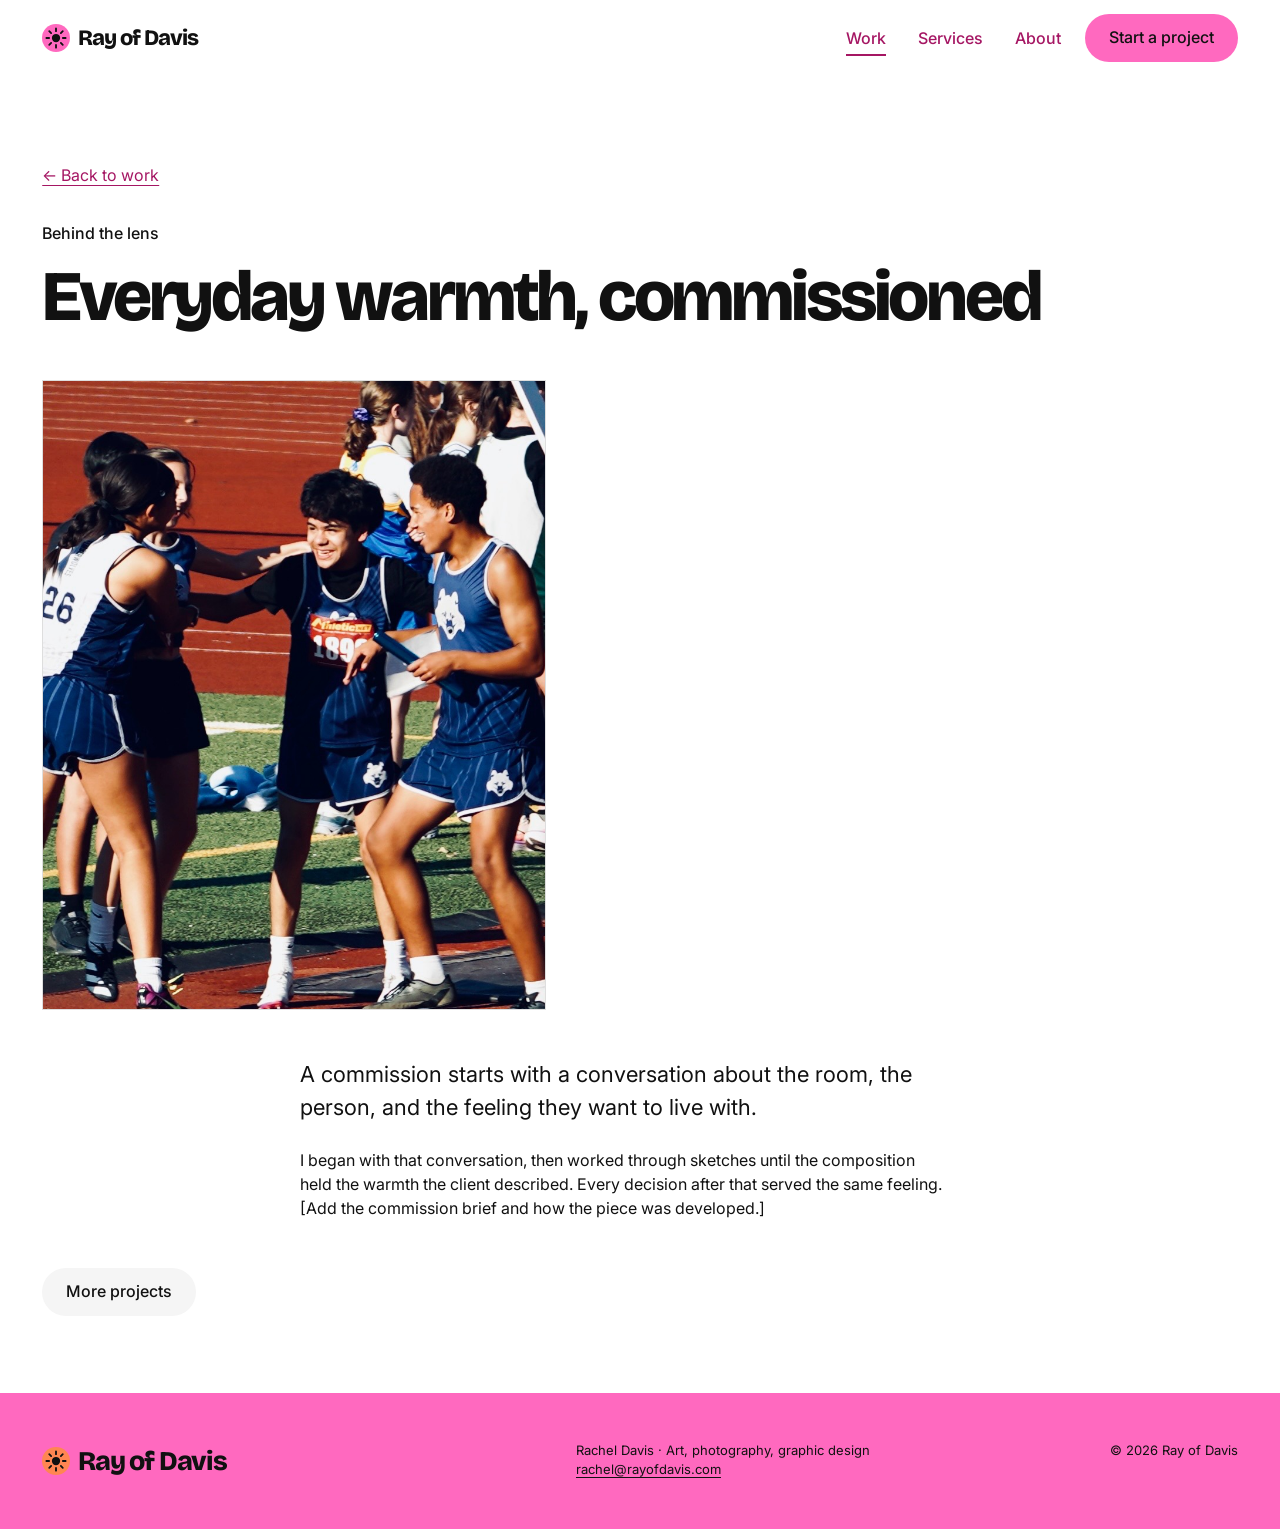
==== commit 56d9050a: "Update the site from Ploof Studio" ====
--- a/project-commission-oil.html
+++ b/project-commission-oil.html
@@ -4,8 +4,8 @@
 <meta charset="utf-8">
 <meta name="viewport" content="width=device-width, initial-scale=1">
 <script>document.documentElement.classList.add("js")</script>
-<title>Commissioned oil study · Ray of Davis</title>
-<meta name="description" content="A commissioned oil study by Rachel Davis.">
+<title>Everyday warmth, commissioned · Ray of Davis</title>
+<meta name="description" content="Behind the lens of a commissioned artwork by Rachel Davis.">
 <link rel="icon" href="favicon.svg" type="image/svg+xml">
 <link rel="preconnect" href="https://fonts.googleapis.com">
 <link rel="preconnect" href="https://fonts.gstatic.com" crossorigin>
@@ -41,22 +41,18 @@
   <article class="project">
     <div class="container project-head">
       <a class="back-link" href="work.html">← Back to work</a>
-      <p class="eyebrow">Art</p>
-      <h1 class="page-title">Commissioned oil study</h1>
-      <dl class="project-facts">
-        <div><dt>My role</dt><dd>Artist</dd></div>
-        <div><dt>Medium</dt><dd>Oil on panel, placeholder</dd></div>
-        <div><dt>Year</dt><dd>2026</dd></div>
-      </dl>
+      <p class="eyebrow">Behind the lens</p>
+      <h1 class="page-title">Everyday warmth, commissioned</h1>
     </div>
     <div class="container">
-      <figure class="project-lead frame" style="--ratio: 4 / 3">
-        <svg class="art" viewBox="0 0 400 300" preserveAspectRatio="xMidYMid slice" aria-hidden="true" focusable="false"><rect width="400" height="300" fill="#ffb199"/><circle cx="120" cy="150" r="80" fill="#e8553d"/><circle cx="280" cy="120" r="50" fill="#1f3a8a"/></svg>
+      <figure class="project-lead frame" style="--ratio: 4 / 5">
+        <img src="assets/images/rld06393-2098d948.jpg" alt="Commissioned artwork by Rachel Davis" decoding="async">
       </figure>
     </div>
     <div class="container narrow">
-      <p class="lead-copy">An oil study made for a client who wanted a piece with warmth and movement for a shared living room.</p>
-      <p>Placeholder description. Describe the commission brief and how the piece was developed.</p>
+      <p class="lead-copy">A commission starts with a conversation about the room, the person, and the feeling they want to live with.</p>
+      <p>I began with that conversation, then worked through sketches until the composition held the warmth the client described. Every decision after that served the same feeling.</p>
+      <p>[Add the commission brief and how the piece was developed.]</p>
     </div>
     <div class="container project-next"><a class="button button-secondary" href="work.html">More projects</a></div>
   </article>
@@ -68,7 +64,7 @@
       <svg class="brand-ray" viewBox="0 0 24 24" aria-hidden="true" focusable="false"><circle cx="12" cy="12" r="4.5" fill="currentColor"/><path d="M12 1.5v3M12 19.5v3M1.5 12h3M19.5 12h3M4.6 4.6l2.1 2.1M17.3 17.3l2.1 2.1M4.6 19.4l2.1-2.1M17.3 6.7l2.1-2.1" stroke="currentColor" stroke-width="2" stroke-linecap="round"/></svg>
       <span>Ray of Davis</span>
     </a>
-    <p>Rachel Davis · Art, photography, graphic design<br><a href="mailto:rld55478@gmail.com">rld55478@gmail.com</a></p>
+    <p>Rachel Davis · Art, photography, graphic design<br><a href="mailto:rachel@rayofdavis.com">rachel@rayofdavis.com</a></p>
     <p class="small">© 2026 Ray of Davis</p>
   </div>
 </footer>
--- a/styles.css
+++ b/styles.css
@@ -1,13 +1,14 @@
 /* Direction: playful independent creative studio, with an image-led cover.
    Type: chunky Bricolage Grotesque display paired with clear Inter body text.
    Palette: crisp white, ink, candy pink and tangerine; photographs stay untouched.
-   Signature: pink hero name, rounded display lettering and a giant closing wordmark.
+   Signature: navigation integrated into the photographic cover, pink hero name and giant closing wordmark.
    Motion: bold photographic wipes, kinetic typography and sweeping service highlights. */
 
 :root {
   --color-bg: #ffffff;
   --color-bg-surface: #ffffff;
   --color-bg-sunken: #f5f5f5;
+  --color-accent-solid: #ff69bf;
   --color-text-primary: #111111;
   --color-text-secondary: #595959;
   --color-text-on-accent: #111111;
@@ -127,11 +128,15 @@
 .hero-full::after { content: ""; position: absolute; z-index: -1; inset: 0; pointer-events: none; background: linear-gradient(to top in oklab, var(--color-scrim) 0%, var(--color-scrim-mid) 65%, var(--color-scrim-edge) 100%); }
 .hero-stack { position: relative; display: grid; }
 .hero-intro { display: grid; gap: var(--space-5); max-width: 900px; }
-.hero-title { font-size: var(--type-hero); line-height: .98; font-weight: 800; letter-spacing: -.055em; color: var(--color-text-inverse); text-wrap: initial; }
+.hero-kicker { display: inline-flex; align-items: center; gap: var(--space-2); font-size: var(--type-small); font-weight: 600; letter-spacing: .08em; text-transform: uppercase; color: var(--color-text-inverse); }
+.hero-sun { position: relative; width: 22px; height: 22px; border-radius: var(--radius-disc); background: var(--color-accent-solid); flex: none; }
+.hero-sun::after { content: ""; position: absolute; inset: -6px; border-radius: var(--radius-disc); border: 2px dotted var(--color-accent-solid); animation: spin-slow 14s linear infinite; }
+@keyframes spin-slow { to { transform: rotate(360deg); } }
+.hero-title { font-size: clamp(2.75rem, .8rem + 7.4vw, 8rem); line-height: .92; font-weight: 800; letter-spacing: -.06em; color: var(--color-text-inverse); text-wrap: initial; text-shadow: 0 2px 24px rgb(0 0 0 / 35%); }
 .hero-title em { color: var(--color-text-inverse); text-decoration: underline; text-decoration-color: var(--color-decoration-solid); text-decoration-thickness: .045em; text-underline-offset: .09em; }
-.hero-name { color: var(--color-accent-solid); white-space: nowrap; }
+.hero-name { color: var(--color-accent-solid); white-space: nowrap; display: inline-block; transform: rotate(-1.5deg); transform-origin: left center; }
 .hero-bottom { display: grid; gap: var(--space-4); }
-.hero-lead { max-width: 43ch; font-size: var(--type-body); color: var(--color-text-inverse); line-height: 1.6; }
+.hero-lead { max-width: 43ch; font-size: clamp(1rem, .95rem + .3vw, 1.2rem); color: var(--color-text-inverse); line-height: 1.6; }
 .hero-actions { display: flex; flex-wrap: wrap; gap: var(--space-2); }
 .hero-actions .button-primary { gap: var(--space-4); }
 .hero-actions svg { width: 20px; height: 20px; transition: transform 150ms var(--ease-out); }
@@ -141,9 +146,63 @@
 .hero :focus-visible { outline-color: var(--color-accent-solid); }
 @media (min-width: 60rem) {
   .hero-full { padding-block: var(--space-section); }
-  .hero-full::after { background: linear-gradient(90deg in oklab, var(--color-scrim) 0%, var(--color-scrim-mid) 48%, var(--color-scrim-edge) 80%, var(--color-scrim-clear) 100%); }
+  .hero-full::after { background: linear-gradient(90deg in oklab, var(--color-scrim) 0%, var(--color-scrim-mid) 52%, var(--color-scrim-edge) 82%, var(--color-scrim-clear) 100%); }
   .hero-intro { gap: var(--space-5); }
   .hero-bottom { gap: var(--space-5); }
+}
+/* Homepage navigation shares the photograph from the very top. */
+html.js .home-page .site-header {
+  position: fixed;
+  inset: 0 0 auto;
+  background: transparent;
+}
+html.js .home-page .site-header::before {
+  content: "";
+  position: absolute;
+  inset: 0;
+  z-index: -1;
+  pointer-events: none;
+  background: linear-gradient(to bottom in oklab, var(--color-scrim), var(--color-scrim-mid));
+  opacity: 1;
+  transition: opacity 150ms ease;
+}
+html.js .home-page .site-header:not([data-scrolled]) .brand {
+  color: var(--color-text-inverse);
+}
+html.js .home-page .site-header:not([data-scrolled]) .brand:hover {
+  color: var(--color-accent-solid);
+}
+html.js .home-page .site-header:not([data-scrolled]) :focus-visible {
+  outline-color: var(--color-accent-solid);
+}
+html.js .home-page .site-header[data-scrolled],
+html.js .home-page .site-header:has(.site-nav[data-open="true"]) {
+  background: var(--color-bg);
+}
+html.js .home-page .site-header[data-scrolled]::before,
+html.js .home-page .site-header:has(.site-nav[data-open="true"])::before {
+  opacity: 0;
+}
+html.js .home-page .site-header:has(.site-nav[data-open="true"]) .brand {
+  color: var(--color-text-primary);
+}
+html.js .home-page .hero-full {
+  min-height: min(94svh, 940px);
+  padding-block-start: calc(var(--header-height) + var(--space-6));
+}
+html.js .home-page .header-row {
+  padding-block-start: env(safe-area-inset-top, 0px);
+}
+html.js .home-page .site-nav {
+  inset-block-start: calc(var(--header-height) + env(safe-area-inset-top, 0px));
+}
+@media (min-width: 52rem) {
+  html.js .home-page .site-header:not([data-scrolled]) .site-nav a {
+    color: var(--color-text-inverse);
+  }
+  html.js .home-page .site-header:not([data-scrolled]) .site-nav a:hover {
+    color: var(--color-accent-solid);
+  }
 }
 .section { padding-block: var(--space-section); }
 .section-head { margin-block-end: var(--space-6); }
@@ -159,6 +218,9 @@
 .selected-grid .project-meta { margin-block-start: 0; display: flex; justify-content: space-between; align-items: center; gap: var(--space-1); padding: var(--space-2) var(--space-1); }
 .selected-grid .project-meta::before { content: "0" counter(frames); font-size: var(--type-small); font-variant-numeric: tabular-nums; }
 .selected-grid .project-title { position: absolute; width: 1px; height: 1px; overflow: hidden; clip-path: inset(50%); white-space: nowrap; }
+.selected-grid .project-card-named .project-meta { flex-wrap: wrap; }
+.selected-grid .project-card-named .project-title { position: static; width: auto; height: auto; min-width: 0; flex: 1; overflow: visible; clip-path: none; white-space: normal; }
+.selected-grid .project-card-named .tag { flex-basis: 100%; }
 .selected-grid .tag { font-size: var(--type-small); color: var(--color-text-secondary); text-decoration: none; }
 .selected-grid .project-card:hover .tag { color: var(--color-text-primary); text-decoration: underline; }
 .collection-note { margin-block-start: var(--space-3); }
@@ -182,6 +244,24 @@
   .project-card:hover .frame img { transform: scale(1.04); }
   .selected-grid .frame::after { opacity: 0; transform: translateY(8px) rotate(-30deg); }
   .selected-grid .project-card:hover .frame::after { opacity: 1; transform: none; }
+}
+.hope-series-link { display: inline-flex; align-items: center; gap: var(--space-3); min-height: 48px; padding-block: var(--space-2); font-weight: 600; }
+.hope-series-link span { transition: transform 150ms var(--ease-out); }
+.hope-series { margin-block-start: var(--space-section); background: var(--color-bg-playful); }
+.hope-series .eyebrow { color: var(--color-accent-text); margin-block: 0 var(--space-3); }
+.hope-series .collection-head { margin-block-end: var(--space-6); }
+.hope-series .collection-head h2 { font-size: var(--type-hero); line-height: 1; }
+.hope-title-dot { color: var(--color-text-emphasis); }
+.hope-partner { margin-block-start: var(--space-3); font-weight: 600; color: var(--color-text-primary); }
+.hope-series-intro { max-width: 30ch; color: var(--color-text-secondary); }
+.hope-grid .frame { background: var(--color-bg-surface); }
+.hope-series-end { display: flex; flex-wrap: wrap; align-items: center; justify-content: space-between; gap: var(--space-4); margin-block-start: var(--space-5); }
+.hope-series-end p { font: 700 var(--type-h3)/1.2 var(--font-display); }
+@media (hover: hover) and (pointer: fine) {
+  .hope-series-link:hover span { transform: translateY(3px); }
+}
+@media (prefers-reduced-motion: reduce) {
+  .hope-series-link:hover span { transform: none; }
 }
 #services { margin-block-start: var(--space-5); background: var(--color-bg-playful); }
 #services .section-head { max-width: 900px; }
